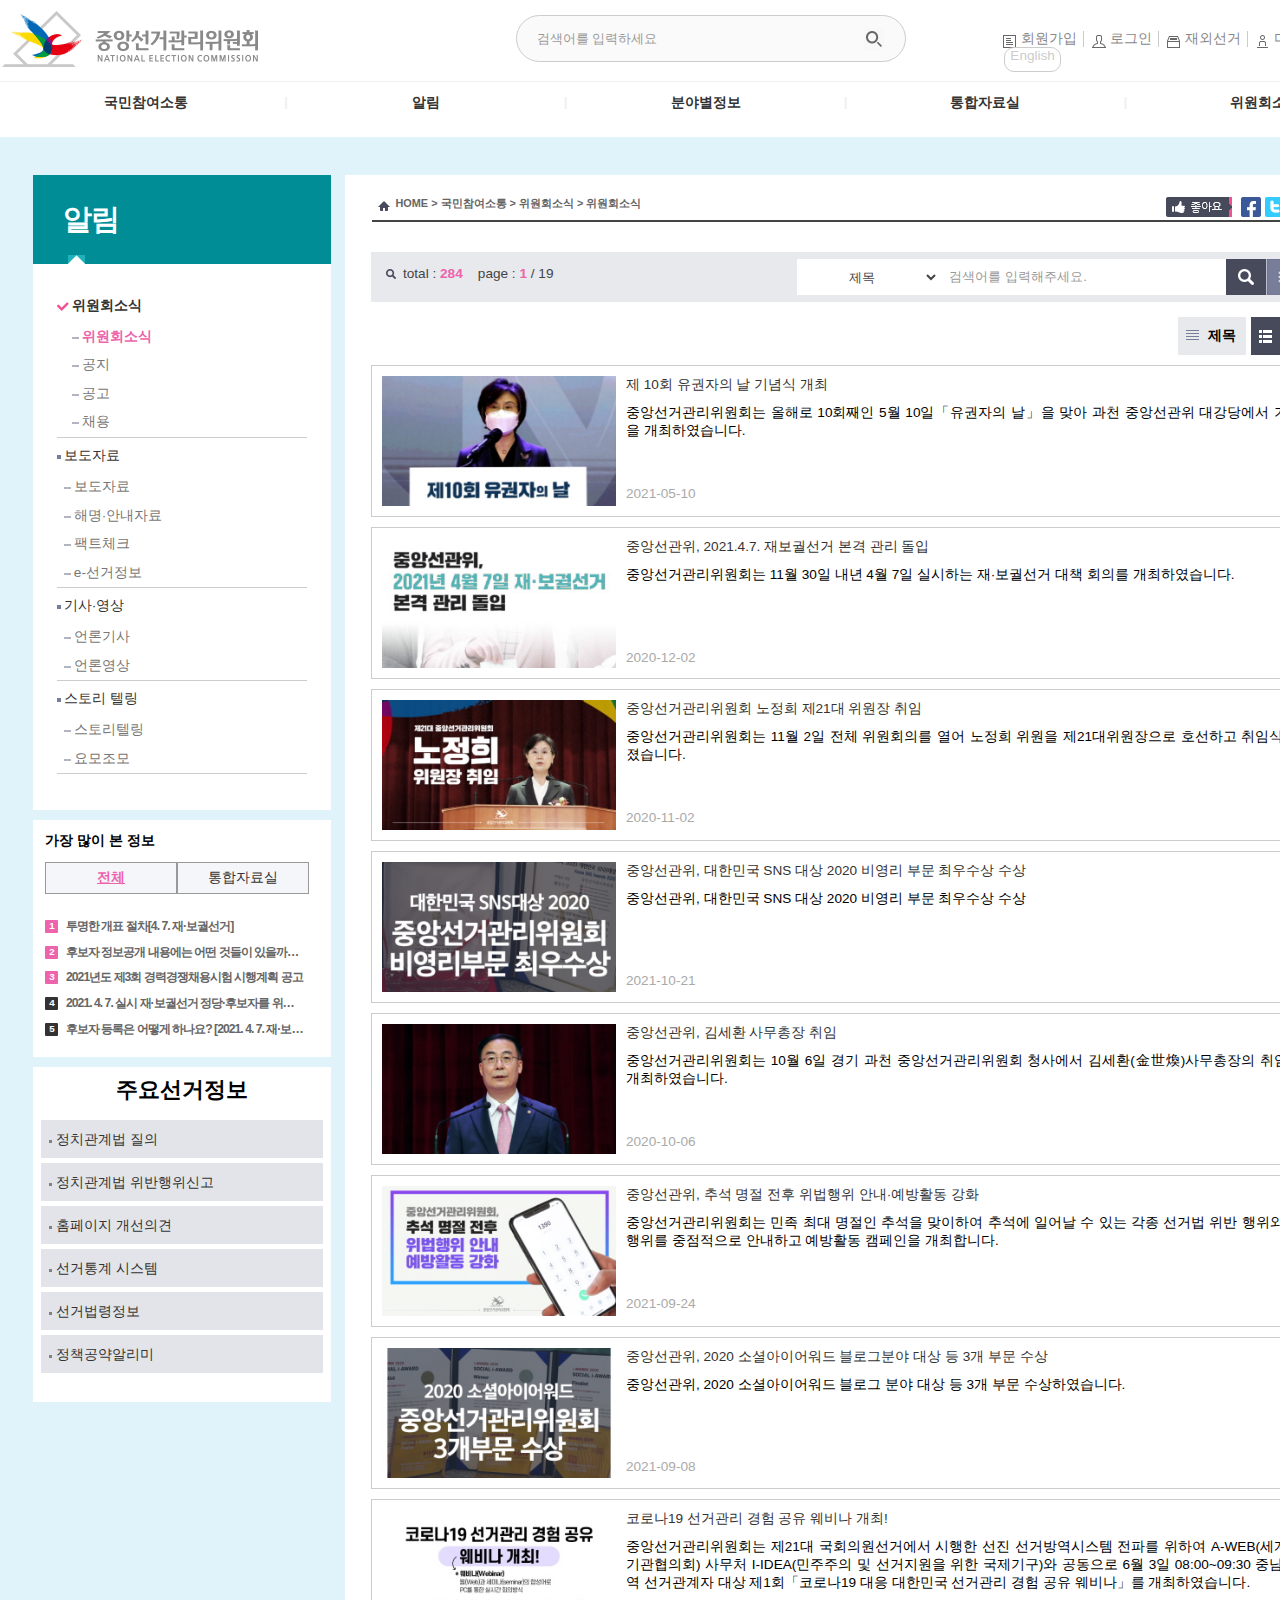
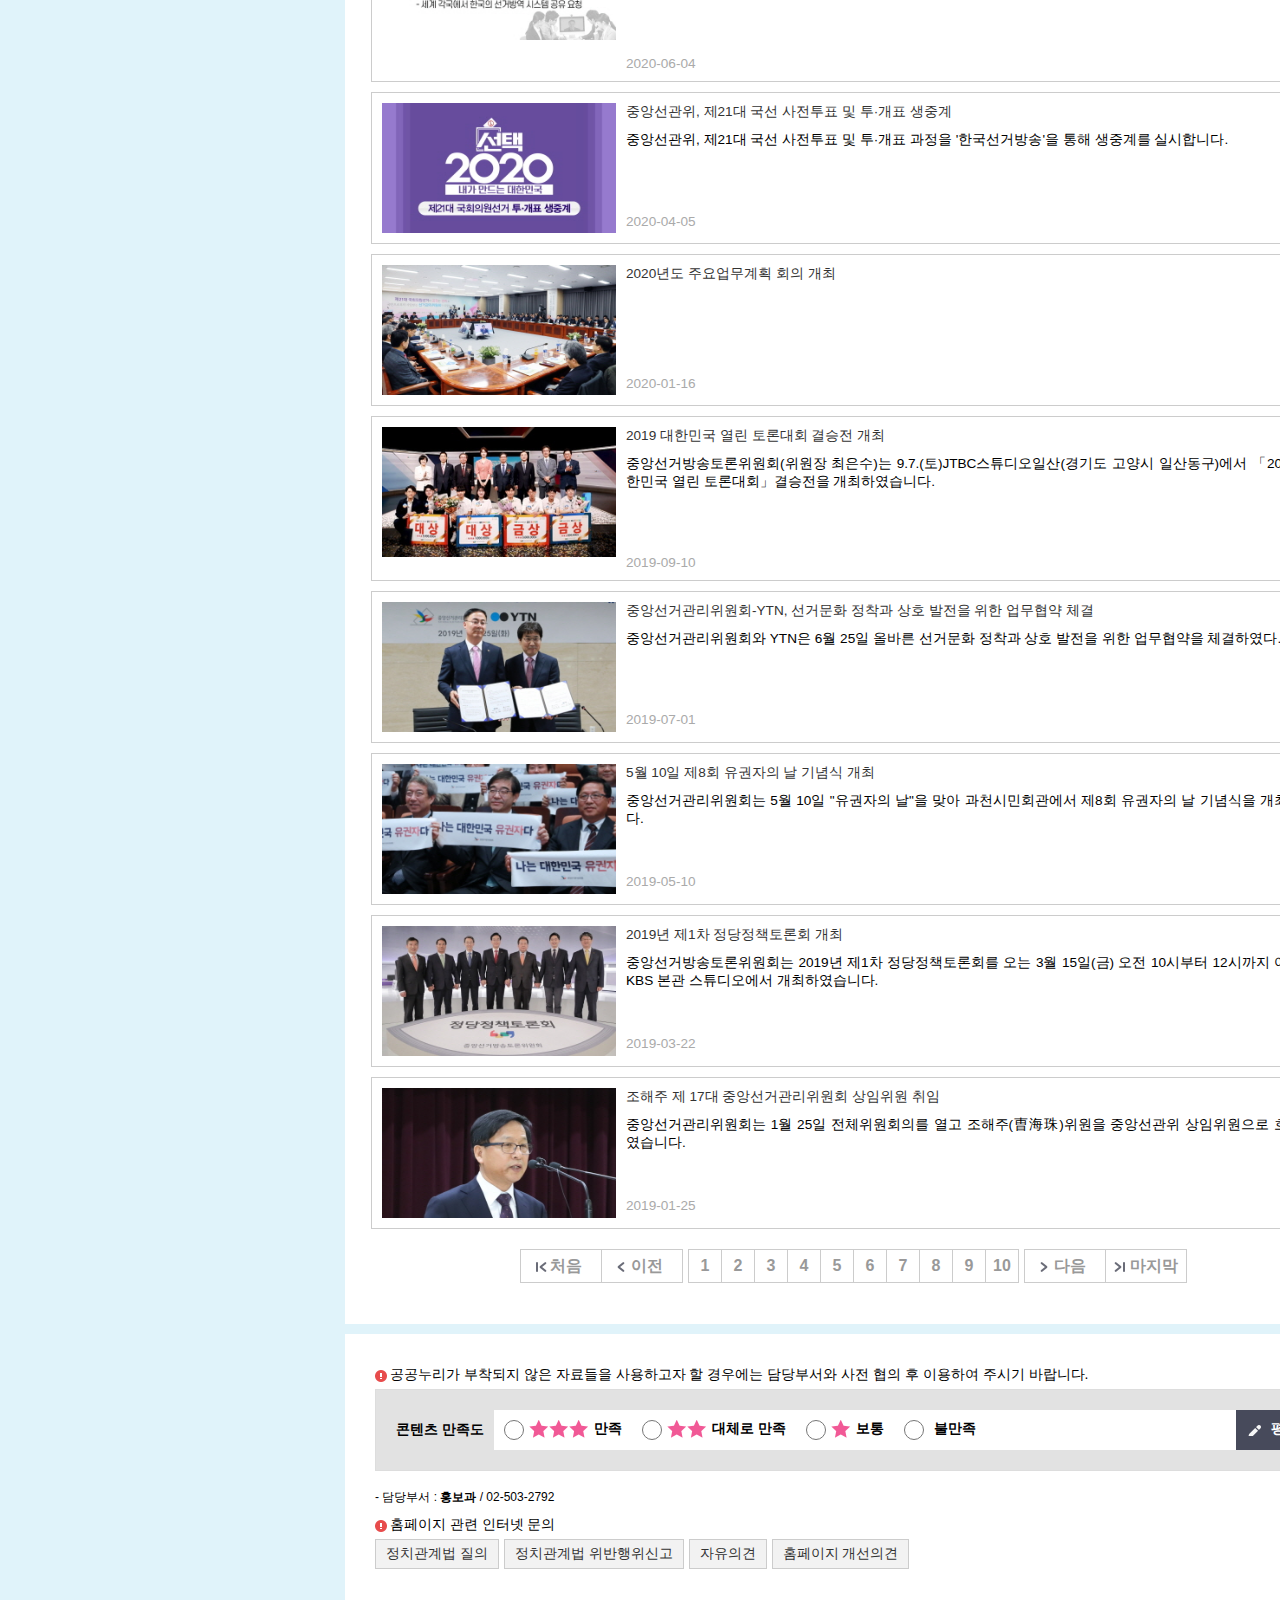
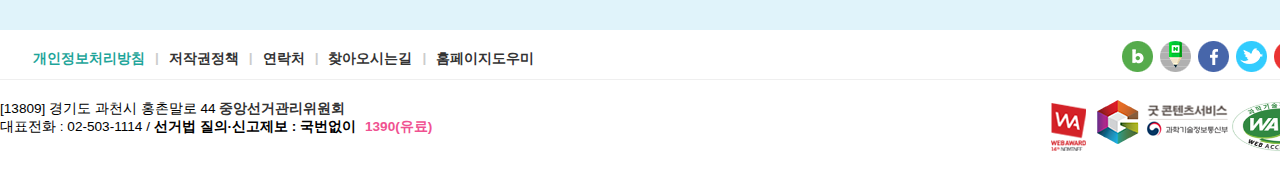
==== sub2/sub2.html @ fed6f258 "first" ====
﻿<!DOCTYPE html>
<html lang="ko">
<head>
	<meta charset="UTF-8">
	<meta http-equiv="X-UA-Compatible" content="IE=edge" />
	<meta name="Generator" content="Notepad++"/>
	<meta name="Author" content="임현진"/>
	<meta name="Keywords" content="포트폴리오, Portfolio, 임현진의 포트폴리오, Hyeonjin's Portfolio"/>
	<meta name="Description" content="임현진의 포트폴리오를 소개합니다."/>
	<title>PHP Project</title>
	<link rel="stylesheet" href="css/common_style.css"/>
	<link rel="stylesheet" href="css/sub2.css"/>
	<link rel="stylesheet" href="css/common_style2.css"/>
	<link rel="shortcut icon" href="../images/favicon.png" type="image/x-icon"/>
	<link rel="icon" href="../images/favicon.ico" type="image/x-icon"/>
	<script src="jquery-1.7.1.min.js"></script>
	<script src="../js/jquery-1.9.1.min.js"></script>
	<script src="../js/guideText.js"></script>
    <script src="../js/script.js"></script>
	<!--[if lte ie 8]>
		<link href="css/non-ie9.css"/ rel="stylesheet">
	 <![endif] -->
</head>
<body>
	<div id="header">
		<div class="headerWrap">
			<a href="../index.html"><div class="logo"></div></a>
			<div class="search_box">
				<input type="text" id="search_bar" name="search_bar" class="guideText" value="검색어를 입력하세요"/>
				<a href="#" class="btn_search_box">
					<img src="../images/btn_gnbSch.png" alt="검색버튼"/>
				</a>
			</div>
			<div class="gnb">
				<ul>
					<li class="gnb_icon1"><a href="https://www.nec.go.kr/site/nec/user/User_Step_01.do">회원가입</a></li>
					<li class="gnb_icon2"><a href="../sub6/sub6.html">로그인</a></li>
					<li class="gnb_icon3"><a href="https://www.nec.go.kr/site/abroad/main.do">재외선거</a></li>
					<li class="gnb_icon4"><a href="https://www.nec.go.kr/site/sn/main.do">미래유권자</a></li>
					<li class="eng"><a href="https://www.nec.go.kr/site/eng/main.do"><span class="english">English</span></a></li>
				</ul>
			</div>
		</div>
	</div>
	<div id="nav">
		<div class="oneInner">
			<ul class="oneDepth">
				<li class="nav_1"><a href="../sub1/sub1.html" tabindex="1" class="tooltip" title="질의·신고제보는 여기에서">국민참여소통</a>
					<div class="twoInner1">
						<div class="left_nav_icon1">
							<div class="icon_1"><img src="../images/bg_gnb_icon1.png" alt=""/></div>
							<span class="icon_1_span">국민참여소통</span>
							</div>
							<div class="twoDepth cf">
								<dl>
									<div class="line_B">
										<dt><a href="../sub6/sub6.html">질의·신고</a></dt>
										<dd><a href="../sub1/sub1.html">정치관계법질의</a></dd>
										<dd><a href="../sub2/sub2.html">정치관계법 위반행위신고</a></dd>
										<dd><a href="../sub3/sub3.html">예산낭비신고</a></dd>
										<dd><a href="../sub4/sub4.html">사이버감사실</a></dd>
										<dd><a href="../sub5/sub5.html">인터넷언론사 선거보도 이의신청</a></dd>
										<dd><a href="../sub6/sub6.html">불공정 여론조사 신고</a></dd>
										<dd><a href="../sub1/sub1.html">홈페이지 개선</a></dd>
										<dd><a href="../sub4/sub4.html">자유의견</a></dd>
									</div>
								</dl>	
								<dl>
									<div class="line_B">
										<dt><a href="../sub5/sub5.html">정보공개청구</a></dt>
										<dd><a href="../sub2/sub2.html">정보공개제도</a></dd>
										<dd><a href="../sub4/sub4.html">정보목록</a></dd>
										<dd><a href="../sub6/sub6.html">사전공표목록</a></dd>
										<dd><a href="../sub3/sub3.html">정보공개도우미</a></dd>
										<dd><a href="../sub1/sub1.html">정보공개청구</a></dd>
									</div>
								</dl>
								<dl>
									<div class="line_B">
										<dt><a href="../sub4/sub4.html">세입·세출 현황</a></dt>
										<dd><a href="../sub1/sub41.html">세입·세출사업별 설명자료 보기</a></dd>
										<dd><a href="../sub3/sub3.html">세입·세출 현황 보기</a></dd>
									</div>
								</dl>
								<dl>
									<div class="line_B">
										<dt><a href="../sub6/sub6.html">공직자윤리위원회</a></dt>
										<dd><a href="../sub4/sub4.html">취업이력 공시</a></dd>
									</div>
								</dl>	
								<dl>
									<div class="line_B">
										<dt><a href="../sub3/sub3.html">민주시민교육</a></dt>
										<dd><a href="../sub6/sub6.html">연수계획</a></dd>
										<dd><a href="../sub4/sub4.html">월별연수일정</a></dd>
										<dd><a href="../sub2/sub2.html">연수신청</a></dd>
										<dd><a href="../sub5/sub5.html">사이버연수</a></dd>
										<dd><a href="../sub1/sub1.html">외국인선거관계자 연수</a></dd>
									</div>
								</dl>
								<dl>
									<div class="line_B">
										<dt><a href="../sub6/sub6.html">개인정보보유현황</a></dt>
										<dd><a href="../sub3/sub3.html">개인정보보유현황</a></dd>
									</div>
								</dl>
							</div>
						</div>
					</li>
					<li class="bar">|</li>
					<!-- <li class="bar">|</li> -->
					<li class="nav_2"><a href="../sub2/sub2.html" tabindex="2" class="tooltip" title="위원회의 소식과 정보를 한곳에">알림</a>
						<div class="twoInner2">
							<div class="left_nav_icon2">
								<div class="icon_2"></div>
								<span class="icon_2_span">알림</span>
							</div>
							<div class="twoDepth cf">
								<dl>
									<div class="line_B">
										<dt><a href="../sub2/sub2.html">위원회소식</a></dt>
										<dd><a href="../sub2/sub2.html">위원회소식</a></dd>
										<dd><a href="../sub4/sub4.html">공지</a></dd>
										<dd><a href="../sub5/sub5.html">공고</a></dd>
										<dd><a href="../sub1/sub1.html">채용</a></dd>
									</div>
								</dl>	
								<dl>
									<div class="line_B">
										<dt><a href="../sub4/sub4.html">보도자료</a></dt>
										<dd><a href="../sub6/sub6.html">보도자료</a></dd>
										<dd><a href="../sub3/sub3.html">해명·안내자료</a></dd>
										<dd><a href="../sub5/sub5.html">팩트체크</a></dd>
										<dd><a href="../sub1/sub1.html">e-선거정보</a></dd>
									</div>
								</dl>
								<dl>
									<div class="line_B">
										<dt><a href="../sub3/sub3.html">기사·영상</a></dt>
										<dd><a href="../sub2/sub2.html">언론기사</a></dd>
										<dd><a href="../sub5/sub5.html">언론 영상</a></dd>
									</div>
								</dl>
								<dl>
									<div class="line_B">
										<dt><a href="../sub4/sub4.html">스토리 텔링</a></dt>
										<dd><a href="../sub2/sub2.html">스토리 텔링</a></dd>
										<dd><a href="../sub1/sub1.html">요모조모</a></dd>
									</div>
								</dl>
							</div>
						</div>
					</li>
					<li class="bar">|</li>
					<li class="nav_3"><a href="../sub3/sub3.html" tabindex="3" class="tooltip" title="각종 선거정보를 한눈에">분야별정보</a>
						<div class="twoInner3">
							<div class="left_nav_icon3">
								<div class="icon_3"></div>
								<span class="icon_3_span">분야별정보</span>
							</div>
							<div class="twoDepth cf">
								<dl>
									<div class="line_B">
										<dt><a href="../sub2/sub2.html">선거정보</a></dt>
										<dd><a href="../sub2/sub2.html">선거통계</a></dd>
										<dd><a href="../sub4/sub4.html">역대선거통계</a></dd>
										<dd><a href="../sub5/sub5.html">투표율 정보</a></dd>
										<dd><a href="../sub1/sub1.html">공직선거제도</a></dd>	
										<dd><a href="../sub3/sub3.html">사전투표제도</a></dd>	
										<dd><a href="../sub2/sub2.html">선상투표제도</a></dd>	
										<dd><a href="../sub1/sub1.html">위탁선거제도</a></dd>	
										<dd><a href="../sub5/sub5.html">선거일정</a></dd>	
										<dd><a href="../sub3/sub3.html">선거장비·물품 중장기 발주 일정표</a></dd>	
										<dd><a href="../sub6/sub6.html">선거장비·물품 표준 및 조달일정</a></dd>
									</div>
								</dl>	
								<dl>
									<div class="line_B">
										<dt><a href="../sub4/sub4.html">재외선거</a></dt>
										<dd><a href="../sub6/sub46.html">공지</a></dd>
										<dd><a href="../sub3/sub3.html">보도자료</a></dd>
										<dd><a href="../sub5/sub5.html">재외선거제도</a></dd>
										<dd><a href="../sub1/sub1.html">재외선거 홍보자료</a></dd>
										<dd><a href="../sub3/sub3.html">자료실</a></dd>
									</div>
								</dl>
								<dl>
									<div class="line_B">
										<dt><a href="../sub3/sub3.html">선거법령정보</a></dt>
										<dd><a href="../sub2/sub2.html">법령검색</a></dd>
										<dd><a href="../sub5/sub5.html">질의검색</a></dd>
										<dd><a href="../sub4/sub4.html">판례</a></dd>
									</div>
								</dl>
								<dl>
									<div class="line_B">
										<dt><a href="../sub4/sub4.html">정책·공약알리미</a></dt>
										<dd><a href="../sub2/sub2.html">희망공약 제안</a></dd>
										<dd><a href="../sub1/sub1.html">정책·공약 보기</a></dd>
										<dd><a href="../sub3/sub3.html">정책선거란?</a></dd>
									</div>
								</dl>
								<dl>
									<div class="line_B">
										<dt><a href="../sub5/sub5.html">정당·정치자금</a></dt>
										<dd><a href="../sub6/sub6.html">정당정보</a></dd>
										<dd><a href="../sub4/sub4.html">강령·당헌</a></dd>
										<dd><a href="../sub3/sub3.html">정치자금제도</a></dd>
										<dd><a href="../sub5/sub5.html">후원회등록절차</a></dd>
										<dd><a href="../sub6/sub6.html">정치후원금이란?</a></dd>
										<dd><a href="../sub3/sub3.html">기탁금기부</a></dd>
										<dd><a href="../sub1/sub1.html">후원금 기부</a></dd>
									</div>
								</dl>
								<dl>
									<div class="line_B">
										<dt><a href="../sub6/sub6.html">미래유권자</a></dt>
										<dd><a href="../sub1/sub1.html">선거관리위원회는?</a></dd>
										<dd><a href="../sub2/sub2.html">선거아카데미</a></dd>
										<dd><a href="../sub3/sub3.html">학교선거도우미</a></dd>
										<dd><a href="../sub5/sub5.html">교육프로그램</a></dd>
										<dd><a href="../sub6/sub6.html">학습자료실</a></dd>
									</div>
								</dl>
								<dl>
									<div class="line_B">
										<dt><a href="../sub4/sub4.html">기타정보</a></dt>
										<dd><a href="../sub1/sub1.html">선거방송토론</a></dd>
										<dd><a href="../sub2/sub2.html">선거여론조사</a></dd>
										<dd><a href="../sub3/sub3.html">인터넷선거보도심의</a></dd>
										<dd><a href="../sub5/sub5.html">A-WEB(세계선거기관협의회)</a></dd>
										<dd><a href="../sub6/sub6.html">온라인투표(K-VOTING)</a></dd>
										<dd><a href="../sub2/sub2.html">국회의원선거구획정위원회</a></dd>
									</div>
								</dl>
							</div>
						</div>
					</li>
					<li class="bar">|</li>
					<li class="nav_4"><a href="../sub4/sub4.html" tabindex="4" class="tooltip" title="각종 서식과 자료들을 한눈에">통합자료실</a>
						<div class="twoInner4">
							<div class="left_nav_icon4">
								<div class="icon_4"></div>
								<span class="icon_4_span">통합자료실</span>
							</div>
							<div class="twoDepth cf">
							<dl>
								<div class="line_B">
									<dt><a href="../sub3/sub3.html">선거자료</a></dt>
									<dd><a href="../sub3/sub3.html">선거·정당·정치자금</a></dd>
									<dd><a href="../sub1/sub1.html">정치관계법 개정의견</a></dd>
									<dd><a href="../sub3/sub3.html">간행물</a></dd>
									<dd><a href="../sub6/sub6.html">연구(외부)자료</a></dd>	
									<dd><a href="../sub5/sub5.html">선거연구 학술지</a></dd>	
									<dd><a href="../sub4/sub4.html">각종서식</a></dd>	
									<dd><a href="../sub3/sub3.html">기타자료</a></dd>	
									<dd><a href="../sub2/sub2.html">연구과제신청</a></dd>
								</div>
							</dl>	
							<dl>
								<div class="line_B">
									<dt><a href="../sub2/sub2.html">홍보자료</a></dt>
									<dd><a href="../sub1/sub1.html">영상</a></dd>
									<dd><a href="../sub3/sub3.html">이미지</a></dd>
									<dd><a href="../sub5/sub5.html">웹툰</a></dd>
									<dd><a href="../sub2/sub2.html">이슈카드</a></dd>
								</div>
							</dl>	
							<dl>
								<div class="line_B">
									<dt><a href="../sub3/sub3.html">재외선거홍보자료</a></dt>
									<dd><a href="../sub2/sub2.html">영상</a></dd>
									<dd><a href="../sub4/sub4.html">이미지</a></dd>
									<dd><a href="../sub5/sub5.html">이슈카드</a></dd>
								</div>
							</dl>
							<dl>
								<div class="line_B">
									<dt><a href="../sub4/sub4.html">민주시민교육자요</a></dt>
									<dd><a href="../sub1/sub1.html">기본콘텐츠</a></dd>
									<dd><a href="../sub2/sub2.html">맞춤형콘텐츠</a></dd>
									<dd><a href="../sub3/sub3.html">연수프로그램콘텐츠</a></dd>
									<dd><a href="../sub4/sub4.html">기타자료</a></dd>
								</div>
							</dl>
							<dl>
								<div class="line_B">
									<dt><a href="../sub5/sub5.html">선거정보도서관</a></dt>
									<dd><a href="../sub2/sub2.html">소장자료</a></dd>
									<dd><a href="../sub1/sub1.html">전자정보자료</a></dd>
									<dd><a href="../sub3/sub3.html">역대 후보자 공보·벽보</a></dd>
									<dd><a href="../sub4/sub4.html">e-book</a></dd>
									<dd><a href="../sub5/sub5.html">사이버선거역사관</a></dd>
									<dd><a href="../sub6/sub6.html">대한민국 선거사</a></dd>
									<dd><a href="../sub1/sub1.html">선거체험관</a></dd>
								</div>
							</dl>
						</div>
					</div>
				</li>
				<li class="bar">|</li>
				<li class="nav_5"><a href="../sub5/sub5.html" tabindex="5" class="tooltip" title="우리 위원회는 어떤 곳인가요?">위원회소개</a>
					<div class="twoInner5">
						<div class="left_nav_icon5">
							<div class="icon_5"></div>
							<span class="icon_5_span">위원회소개</span>
						</div>
						<div class="twoDepth cf">
							<dl>
								<div class="line_B">
									<dt><a href="../sub4/sub4.html">개요</a></dt>
									<dd><a href="../sub4/sub4.html">위원장 인사말</a></dd>
									<dd><a href="../sub3/sub3.html">지위 및 연혁</a></dd>
									<dd><a href="../sub2/sub2.html">임무와 비전</a></dd>
									<dd><a href="../sub1/sub1.html">업무 범위</a></dd>	
									<dd><a href="../sub5/sub5.html">주요업무계획</a></dd>
								</div>
							</dl>	
							<dl>	
								<div class="line_B">
									<dt><a href="../sub1/sub1.html">위원장, 상임위원 및 위원</a></dt>
									<dd><a href="../sub6/sub6.html">위원장소개</a></dd>
									<dd><a href="../sub3/sub3.html">상임위원소개</a></dd>	
									<dd><a href="../sub5/sub5.html">위원소개</a></dd>	
								</div>
							</dl>	
							<dl>
								<div class="line_B">
									<dt><a href="../sub3/sub3.html">조직안내</a></dt>
									<dd><a href="../sub1/sub1.html">조직구성</a></dd>
									<dd><a href="../sub2/sub2.html">중앙</a></dd>
									<dd><a href="../sub3/sub3.html">시·도</a></dd>
									<dd><a href="../sub4/sub4.html">구·시·군</a></dd>
									<dd><a href="../sub5/sub5.html">읍·면·동</a></dd>
									<dd><a href="../sub6/sub6.html">재외</a></dd>
									<dd><a href="../sub1/sub1.html">전화번호</a></dd>
								</div>
							</dl>
							<dl>
								<div class="line_B">
									<dt><a href="../sub4/sub4.html">위원회상징 및 홍보대사</a></dt>
									<dd><a href="../sub2/sub2.html">CI</a></dd>
									<dd><a href="../sub1/sub1.html">캐릭터</a></dd>
									<dd><a href="../sub2/sub2.html">홍보대사</a></dd>
								</div>
							</dl>
							<dl>
								<div class="line_B">
									<dt><a href="../sub5/sub5.html">찾아오시는길</a></dt>
									<dd><a href="../sub1/sub1.html">과천청사</a></dd>
									<dd><a href="../sub2/sub2.html">관악청사</a></dd>
								</div>
							</dl>
							<dl>
								<div class="line_B">
									<dt><a href="../sub6/sub6.html">방문안내</a></dt>
									<dd><a href="../sub4/sub4.html">방문정보</a></dd>
									<dd><a href="../sub1/sub1.html">방문신청</a></dd>
									<dd><a href="../sub5/sub5.html">갤러리</a></dd>
								</div>
							</dl>
						</div>
					</div>
				</li>
			</ul>
		</div>
		<!-- <div id="pop_nav">"</div> -->
	</div>
	<div id="bg_100">
		<div id="wrapper">	
			<div id="container">
				<div class="asideWrap">
					<div class="aside1">
						<h3>알림</h3>
						<ul>
							<li class="active"><a href="#">위원회소식</a>
								<ul>
									<li><a href="#" class="active">위원회소식</a></li>
									<li><a href="#">공지</a></li>
									<li><a href="#">공고</a></li>
									<li><a href="#">채용</a></li>
								</ul>
							</li>
							<li><a href="#">보도자료</a>
								<ul>
									<li><a href="#">보도자료</a></li>
									<li><a href="#">해명·안내자료</a></li>
									<li><a href="#">팩트체크</a></li>
									<li><a href="#">e-선거정보</a></li>
								</ul>
							</li>
							<li><a href="#">기사·영상</a>
								<ul>
									<li><a href="#">언론기사</a></li>
									<li><a href="#">언론영상</a></li>
								</ul>
							</li>
							<li><a href="#">스토리 텔링</a>
								<ul>
									<li><a href="#">스토리텔링</a></li>
									<li><a href="#">요모조모</a></li>
								</ul>
							</li>
						</ul>
					</div>
					<div class="aside2">
						<h3>가장 많이 본 정보</h3>
						<div class="tab_wrap">
							<div class="tab">
								<ul class="tabs">
									<li><a href="#panelS-1" class="active">전체</a></li>
									<li><a href="#panelS-2">통합자료실</a></li>
								</ul>
							</div>
							<div id="panelS-1" class="tab_content panel">
								<ul class="cf">
									<li class="content cf">
										<a href="#">
										<span class="bullet_num_pink">1</span>
										투명한 개표 절차[4. 7. 재·보궐선거] 
										</a>
									</li>
									<li class="content cf">
										<a href="#">
										<span class="bullet_num_pink">2</span>
										후보자 정보공개 내용에는 어떤 것들이 있을까요?[재보궐선거] 
										</a>
									</li>
									<li class="content cf">
										<a href="#">
										<span class="bullet_num_pink">3</span>
											2021년도 제3회 경력경쟁채용시험 시행계획 공고
										</a>
									</li>
									<li class="content cf">
										<a href="#">
										<span class="bullet_num">4</span>
											2021. 4. 7. 실시 재·보궐선거 정당·후보자를 위한 선거사무안내  
										</a>
									</li>
									<li class="content cf">
										<a href="#">
										<span class="bullet_num">5</span>
											후보자 등록은 어떻게 하나요? [2021. 4. 7. 재·보궐선거] 
										</a>
									</li>
								</ul>
							</div>
							<div  id="panelS-2" class="tab_content ie panel">
								<ul class="cf">
									<li class="content cf">
										<a href="#">
										<span class="bullet_num_pink">1</span>
											2021. 4. 7. 실시 재·보궐선거 정당·후보자를 위한 선거사무안내 
										</a>
									</li>
									<li class="content cf">
										<a href="#">
										<span class="bullet_num_pink">2</span>
											『반환기탁금 및 보전비용의 인계비용 계산프로그램』(4. 7. 재.보궐선거용)  
										</a>
									</li>
									<li class="content cf">
										<a href="#">
										<span class="bullet_num_pink">3</span>
											Election Information for Foreign Voter (외국인 유권자 선거정보)
										</a>
									</li>
									<li class="content cf">
										<a href="#">
										<span class="bullet_num">4</span>
											투표참여 대국민행동수칙  
										</a>
									</li>
									<li class="content cf">
										<a href="#">
										<span class="bullet_num">5</span>
											공직선거법 개정의견(2021. 4. 21)  
										</a>
									</li>
								</ul>
							</div>
						</div>
					</div>
					<div class="aside3">
						<h3>주요선거정보</h3>
						<ul>
							<li><a href="#">정치관계법 질의</a></li>
							<li><a href="#">정치관계법 위반행위신고</a></li>
							<li><a href="#">홈페이지 개선의견</a></li>
							<li><a href="#">선거통계 시스템</a></li>
							<li><a href="#">선거법령정보</a></li>
							<li><a href="#">정책공약알리미</a></li>
						</ul>
					</div>
				</div>
				<div class="article1">
					<div class="menulog">
					<!-- 왼쪽 메뉴 -->
					<span class="homeIcon"></span>
					<span class="location">
					HOME > 국민참여소통 > 위원회소식 > 위원회소식
					</span>
					<!-- 오른쪽 좋아요, SNS, 프린트 -->
					<span class="print_btn"></span>
					<span class="sns_n"></span>
					<span class="sns_k"></span>
					<span class="sns_t"></span>
					<span class="sns_f"></span>
					<span class="like_btn"></span>
					</div>
					<br/>
					<div class="search_bbs_box">
						<div class="icon_sch">
						<span>
							total : 
						</span>
						<span class="imp_p">
							284
						</span>
						&nbsp;&nbsp;
						<span>
							page : 
						</span>
						<span class="imp_p">
							1
						</span>
						<span>
							&sol; 19
						</span>
						</div>
						<select class="sel_t" name="select_t" id="select_t">
						<option value="제목">제목</option>
						<option value="내용">내용</option>
						<option value="작성일">작성일</option>
						<option value="제목+내용">제목+내용</option>
						</select>
						<input class="search_cont guideText" type="text" name="search_con" value="검색어를 입력해주세요."/>
						<input class="btn_search" src="../images/btn_search.gif" type="image" alt="검색버튼"/>
						<input class="btn_ref" src="../images/ref_btn.gif" type="image" alt="초기화버튼"/>
					</div>
					<div class="btn_subj_cont">제목 + 내용</div>
					<div class="btn_subj">제목</div>
					<ul class="bbs_notice">
						<li class="bbs_notice_list">
						<span class="bbs_notice_photo">
							<img src="../images/bbs_notice_photo1.jpg" alt="소식이미지1"/>
						</span>
						<dl>
							<dt><a href="#" class="bbs_notice_title">제 10회 유권자의 날 기념식 개최</a></dt>
							<dd class="bbs_notice_content">중앙선거관리위원회는 올해로 10회째인 5월 10일「유권자의 날」을 맞아 과천 중앙선관위 대강당에서 기념식을 개최하였습니다.</dd>
							<dd class="bbs_notice_date1">2021-05-10</dd>
						</dl>
						</li>
						<li class="bbs_notice_list">
						<span class="bbs_notice_photo">
						<img src="../images/bbs_notice_photo2.jpg" alt="소식이미지2"/>
						</span>
						<dl>
							<dt><a href="#" class="bbs_notice_title">중앙선관위, 2021.4.7. 재보궐선거 본격 관리 돌입</a></dt>
							<dd class="bbs_notice_content">중앙선거관리위원회는 11월 30일 내년 4월 7일 실시하는 재·보궐선거 대책 회의를 개최하였습니다.</dd>
							<dd class="bbs_notice_date2">2020-12-02</dd>
						</dl>
						</li>
						<li class="bbs_notice_list">
						<span class="bbs_notice_photo">
						<img src="../images/bbs_notice_photo3.jpg" alt="소식이미지3"/>
						</span>
						<dl>
							<dt><a href="#" class="bbs_notice_title">중앙선거관리위원회 노정희 제21대 위원장 취임</a></dt>
							<dd class="bbs_notice_content">중앙선거관리위원회는 11월 2일 전체 위원회의를 열어 노정희 위원을 제21대위원장으로 호선하고 취임식을 가졌습니다.</dd>
							<dd class="bbs_notice_date3">2020-11-02</dd>
						</dl>
						</li>
						<li class="bbs_notice_list">
						<span class="bbs_notice_photo">
						<img src="../images/bbs_notice_photo4.jpg" alt="소식이미지4"/>
						</span>
						<dl>
							<dt><a href="#" class="bbs_notice_title">중앙선관위, 대한민국 SNS 대상 2020 비영리 부문 최우수상 수상</a></dt>
							<dd class="bbs_notice_content">중앙선관위, 대한민국 SNS 대상 2020 비영리 부문 최우수상 수상</dd>
							<dd class="bbs_notice_date4">2021-10-21</dd>
						</dl>
						</li>
						<li class="bbs_notice_list">
						<span class="bbs_notice_photo">
						<img src="../images/bbs_notice_photo5.png" alt="소식이미지5"/>
						</span>
						<dl>
							<dt><a href="#" class="bbs_notice_title">중앙선관위, 김세환 사무총장 취임</a></dt>
							<dd class="bbs_notice_content">중앙선거관리위원회는 10월 6일 경기 과천 중앙선거관리위원회 청사에서 김세환(金世煥)사무총장의 취임식을 개최하였습니다.</dd>
							<dd class="bbs_notice_date5">2020-10-06</dd>
						</dl>
						</li>
						<li class="bbs_notice_list">
						<span class="bbs_notice_photo">
						<img src="../images/bbs_notice_photo6.jpg" alt="소식이미지6"/>
						</span>
						<dl>
							<dt><a href="#" class="bbs_notice_title">중앙선관위, 추석 명절 전후 위법행위 안내·예방활동 강화</a></dt>
							<dd class="bbs_notice_content">중앙선거관리위원회는 민족 최대 명절인 추석을 맞이하여 추석에 일어날 수 있는 각종 선거법 위반 행위와 위법 행위를 중점적으로 안내하고 예방활동 캠페인을 개최합니다.</dd>
							<dd class="bbs_notice_date6">2021-09-24</dd>
						</dl>
						</li>
						<li class="bbs_notice_list">
						<span class="bbs_notice_photo">
						<img src="../images/bbs_notice_photo7.jpg" alt="소식이미지7"/>
						</span>
						<dl>
							<dt><a href="#" class="bbs_notice_title">중앙선관위, 2020 소셜아이어워드 블로그분야 대상 등 3개 부문 수상</a></dt>
							<dd class="bbs_notice_content">중앙선관위, 2020 소셜아이어워드 블로그 분야 대상 등 3개 부문 수상하였습니다.</dd>
							<dd class="bbs_notice_date7">2021-09-08</dd>
						</dl>
						</li>
						<li class="bbs_notice_list">
						<span class="bbs_notice_photo">
						<img src="../images/bbs_notice_photo8.jpg" alt="소식이미지8"/>
						</span>
						<dl>
							<dt><a href="#" class="bbs_notice_title">코로나19 선거관리 경험 공유 웨비나 개최!</a></dt>
							<dd class="bbs_notice_content">중앙선거관리위원회는 제21대 국회의원선거에서 시행한 선진 선거방역시스템 전파를 위하여 A-WEB(세계선거기관협의회) 사무처 I-IDEA(민주주의 및 선거지원을 위한 국제기구)와 공동으로 6월 3일 08:00~09:30 중남미 지역 선거관계자 대상 제1회「코로나19 대응 대한민국 선거관리 경험 공유 웨비나」를 개최하였습니다. </dd>
							<dd class="bbs_notice_date8">2020-06-04</dd>
						</dl>
						</li>
						<li class="bbs_notice_list">
						<span class="bbs_notice_photo">
						<img src="../images/bbs_notice_photo9.jpg" alt="소식이미지9"/>
						</span>
						<dl>
							<dt><a href="#" class="bbs_notice_title">중앙선관위, 제21대 국선 사전투표 및 투·개표 생중계</a></dt>
							<dd class="bbs_notice_content">중앙선관위, 제21대 국선 사전투표 및 투·개표 과정을 '한국선거방송'을 통해 생중계를 실시합니다.</dd>
							<dd class="bbs_notice_date9">2020-04-05</dd>
						</dl>
						</li>
						<li class="bbs_notice_list">
						<span class="bbs_notice_photo">
						<img src="../images/bbs_notice_photo10.jpg" alt="소식이미지10"/>
						</span>
						<dl>
							<dt><a href="#" class="bbs_notice_title">2020년도 주요업무계획 회의 개최</a></dt>
							<dd class="bbs_notice_content"></dd>
							<dd class="bbs_notice_date10">2020-01-16</dd>
						</dl>
						</li>
						<li class="bbs_notice_list">
						<span class="bbs_notice_photo">
						<img src="../images/bbs_notice_photo11.jpg" alt="소식이미지11"/>
						</span>
						<dl>
							<dt><a href="#" class="bbs_notice_title">2019 대한민국 열린 토론대회 결승전 개최</a></dt>
							<dd class="bbs_notice_content">중앙선거방송토론위원회(위원장 최은수)는 9.7.(토)JTBC스튜디오일산(경기도 고양시 일산동구)에서 「2019 대한민국 열린 토론대회」결승전을 개최하였습니다.</dd>
							<dd class="bbs_notice_date11">2019-09-10</dd>
						</dl>
						</li>
						<li class="bbs_notice_list">
						<span class="bbs_notice_photo">
						<img src="../images/bbs_notice_photo12.jpg" alt="소식이미지12"/>
						</span>
						<dl>
							<dt><a href="#" class="bbs_notice_title">중앙선거관리위원회-YTN, 선거문화 정착과 상호 발전을 위한 업무협약 체결</a></dt>
							<dd class="bbs_notice_content">중앙선거관리위원회와 YTN은 6월 25일 올바른 선거문화 정착과 상호 발전을 위한 업무협약을 체결하였다.</dd>
							<dd class="bbs_notice_date12">2019-07-01</dd>
						</dl>
						</li>
						<li class="bbs_notice_list">
						<span class="bbs_notice_photo">
						<img src="../images/bbs_notice_photo13.jpg" alt="소식이미지13"/>
						</span>
						<dl>
							<dt><a href="#" class="bbs_notice_title">5월 10일 제8회 유권자의 날 기념식 개최</a></dt>
							<dd class="bbs_notice_content">중앙선거관리위원회는 5월 10일 "유권자의 날"을 맞아 과천시민회관에서 제8회 유권자의 날 기념식을 개최하였다.</dd>
							<dd class="bbs_notice_date13">2019-05-10</dd>
						</dl>
						</li>
						<li class="bbs_notice_list">
						<span class="bbs_notice_photo">
						<img src="../images/bbs_notice_photo14.jpg" alt="소식이미지14"/>
						</span>
						<dl>
							<dt><a href="#" class="bbs_notice_title">2019년 제1차 정당정책토론회 개최</a></dt>
							<dd class="bbs_notice_content">중앙선거방송토론위원회는 2019년 제1차 정당정책토론회를 오는 3월 15일(금) 오전 10시부터 12시까지 여의도 KBS 본관 스튜디오에서 개최하였습니다.</dd>
							<dd class="bbs_notice_date14">2019-03-22</dd>
						</dl>
						</li>
						<li class="bbs_notice_list">
						<span class="bbs_notice_photo">
						<img src="../images/bbs_notice_photo15.jpg" alt="소식이미지15"/>
						</span>
						<dl>
							<dt><a href="#" class="bbs_notice_title">조해주 제 17대 중앙선거관리위원회 상임위원 취임</a></dt>
							<dd class="bbs_notice_content">중앙선거관리위원회는 1월 25일 전체위원회의를 열고 조해주(曺海珠)위원을 중앙선관위 상임위원으로 호선하였습니다.</dd>
							<dd class="bbs_notice_date15">2019-01-25</dd>
						</dl>
						</li>
					</ul>
					<ul class="page_btn">
						<li class="first_page"><a href="#">처음</a></li>
						<li class="prev_page"><a href="#">이전</a></li>
						<li class="page_number fl"><a href="#">1</a></li>
						<li class="page_number"><a href="#">2</a></li>
						<li class="page_number"><a href="#">3</a></li>
						<li class="page_number"><a href="#">4</a></li>
						<li class="page_number"><a href="#">5</a></li>
						<li class="page_number"><a href="#">6</a></li>
						<li class="page_number"><a href="#">7</a></li>
						<li class="page_number"><a href="#">8</a></li>
						<li class="page_number"><a href="#">9</a></li>
						<li class="page_number fr"><a href="#">10</a></li>
						<li class="next_page"><a href="#">다음</a></li>
						<li class="last_page"><a href="#">마지막</a></li>
					</ul>
				</div>
				<div class="article2">
					<div class="satisfied">
					<h3>공공누리가 부착되지 않은 자료들을 사용하고자 할 경우에는 담당부서와 사전 협의 후 이용하여 주시기 바랍니다.</h3>
						<div class="satis_box">
							<p>콘텐츠 만족도</p>
							<div class="radio_Box">
								<span class="radiobox">
									<input id="confidence1" type="radio" name="status" value="4"/>
									<label for="confidence1">
										<span>만족</span>
									</label>
								</span>
								<span class="radiobox">
									<input id="confidence2" type="radio" name="status" value="3"/>
									<label for="confidence2">
										<span>대체로 만족</span>
									</label>
								</span>
								<span class="radiobox">
									<input id="confidence3" type="radio" name="status" value="2"/>
									<label for="confidence3">
										<span>보통</span>
									</label>
								</span>
								<span class="radiobox">
									<input id="confidence4" type="radio" name="status" value="1"/>
									<label for="confidence4">
										<span>불만족</span>
									</label>
								</span>
							</div>
							<a href="#" class="btn_confidence"><span class="pen">평가하기</span></a>
						</div>
					</div>
					<p class="volume_call">- 담당부서 : <strong>홍보과</strong> / 02-503-2792 </p>
					<div class="page_que">
						<p>홈페이지 관련 인터넷 문의</p>
						<ul>
							<li><a href="#">정치관계법 질의</a></li>
							<li><a href="#">정치관계법 위반행위신고</a></li>
							<li><a href="#">자유의견</a></li>
							<li><a href="#">홈페이지 개선의견</a></li>
						</ul>
					</div>
				</div>
			</div>
		</div>
	</div>
	<div id="footer">
		<div class="sns_info">
			<ul class="private_info_btn">
				<li><a href="#" class="imp_info">개인정보처리방침</a></li>
				<li class="bar">|</li>
				<li><a href="#">저작권정책</a></li>
				<li class="bar">|</li>
				<li><a href="#">연락처</a></li>
				<li class="bar">|</li>
				<li><a href="#">찾아오시는길</a></li>
				<li class="bar">|</li>
				<li><a href="#">홈페이지도우미</a></li>
			</ul>
			<ul class="sns_btn">
				<li><a href="#"><img src="../images/f_sns_blog.png" alt="네이버 블로그"/></a></li>
				<li><a href="#"><img src="../images/f_sns_naver.png" alt="네이버 SNS"/></a></li>
				<li><a href="#"><img src="../images/f_sns_facebook.png" alt="페이스북"/></a></li>
				<li><a href="#"><img src="../images/f_sns_twitter.png" alt="트위터"/></a></li>
				<li><a href="#"><img src="../images/f_sns_youtube.png" alt="유튜브"/></a></li>
				<li><a href="#"><img src="../images/f_sns_kakao.png" alt="카카오"/></a></li>
				<li><a href="#"><img src="../images/f_sns_insta.png" alt="인스타그램"/></a></li>
			</ul>
		</div>
		<div class="address">
			<div class="f_add">
				<address>[13809] 경기도 과천시 홍촌말로 44 
					<a href="https://www.nec.go.kr/site/etv/Live.do">중앙선거관리위원회</a>
				</address>
				<span>대표전화 : 02-503-1114 /&nbsp;</span>
				<span class="qna_num">
					선거법 질의·신고제보 : 국번없이&nbsp;
				</span> 
				<span class="call_number">1390(유료)
				</span>
			</div>
			<div class="mark">
				<a href="#"><img src="../images/mark2-1.png" alt="마크1"/></a>
				<a href="#"><img src="../images/mark1_1.png" alt="마크2"/></a>
				<a href="#"><img src="../images/mark.gif"  width="100" height="53" alt="마크3"/></a>
				<p>
					<a href="https://validator.w3.org/unicorn/check?ucn_uri=bluestarim92.dothome.co.kr%2Fproject02%2Fsub2%2Fsub2.html&ucn_lang=ko&ucn_task=conformance#">
						<img style="border:0;width:88px;height:31px"
							src="../images/vcss-blue.gif"
							alt="올바른 CSS입니다!" />
					</a>
				</p>
			</div>
		</div>
	</div>
</body>
</html>
---- sub2/css/common_style.css ----
﻿html{overflow-y: scroll;}
*{margin: 0; padding: 0;}
ul, li{list-style: none;}
a{text-decoration: none;}
body{font-family: '맑은 고딕', '돋움',"malgun gothic","나눔고딕","Nanum Gothic","AppleGothic","dotum", sans-serif; font-weight: bold; font-size: 0.85em;}
img{border: 0;}
.cf:after{content: ''; display: block; clear: both;}

@media screen and (max-width: 1795px){
	
	.icon_1,.icon_2,.icon_3,.icon_4,.icon_5,.icon_1_span,.icon_2_span,.icon_3_span,.icon_4_span,.icon_5_span{display:none;}
}
@media screen and (min-width: 1980px){
	
	.icon_1,.icon_2,.icon_3,.icon_4,.icon_5,.icon_1_span,.icon_2_span,.icon_3_span,.icon_4_span,.icon_5_span{display:none;}
}

#wrapper{width: 1420px; margin: 0 auto;}

#header{width: 100%; height: 81px;  /* background-color: rgba( 5, 5, 5, 0.5 ) */ border-bottom: 1px solid #efefef;}
	.headerWrap{width: 1420px; height:56px;  padding-bottom: 25px; margin: 0 auto; }
	.logo{float:left; width: 280px; height: 65px; margin: 10px 0 9px 0; background:url(../../images/logo.png) no-repeat;}
	.search_box{float:left; position: relative; top: 15px; width: 380px; height: 47px; margin: 0 0 0 16.6%; }
	.search_box input{border: 0; border: 1px solid #cccccc; border-radius: 35px; background: #fafafa; width: 390px; height: 47px; text-align: justify; padding-left: 20px; box-sizing: border-box;}
	.search_box > .btn_search_box{position: absolute; right: 12px; top: 14px;}
	.guide_color{color: #999999;}
	.search_box input:focus {outline:none; background: #fafafa;}
	.gnb{position: relative; float: right; width: 420.9px; height: 20px; top: 20px; text-decoration: none; box-sizing: border-box; padding: 10px 0px;}
		.gnb > ul > li{position: relative; float:left; padding : 0 6px 0 22px; font-weight: 400; }
		.gnb li.gnb_icon1{float:left; background: url(../../images/globalLink_bg.png) no-repeat left 1px;}
		.gnb li a{float: left; display: block; text-decoration: none; color: #888888; padding-right: 5px;}
		.gnb li a:after{display:block; content:''; position:absolute; top: 50%; right: -1px; margin-top: -8px; width: 12px; height: 16px; border-right: 1px solid #cccccc; margin-right: 5px;}
		.gnb li.gnb_icon2{float:left; background: url(../../images/globalLink_bg.png) no-repeat left -21px;}
		.gnb li.gnb_icon3{float:left; background: url(../../images/globalLink_bg.png) no-repeat left -43px;}
		.gnb li.gnb_icon4{float:left; background: url(../../images/globalLink_bg.png) no-repeat left -65px; }
		.gnb li.eng{float: left; padding : 0 0 0 5px; top: -1px;}
		.gnb li.eng a:after{ border : 0;}
		.gnb li.eng a{text-align: center;}
		.gnb li.eng a span{display: block; float: left;width: 55px; height: 23px; border: 1px solid #cccccc; border-radius: 10px; color: #cccccc; font-size: 1em; text-align: center; }
		
		
#nav{float: left; position:relative; width: 100%; height: 53px;  background: #ffffff; /* background-color: rgba( 200, 200, 200, 0.5 ); */}
	.oneInner{background: #ffffff; height: 53px; position: relative; left: 0px; top: 0px; width: 100%}
		.oneDepth{width: 1420px; background: #ffffff; height: 53px; margin : 0 auto; }
		.oneDepth > li{padding : 0 20px;}
		.oneDepth > li > a {display: block; float: left; padding: 10px 20px; color: #333333; width: 212px; height: 32px; text-align: center;}
		.oneDepth>.bar{float:left; padding:10px 12px; color: #efefef;}
		.oneDepth .nav_1:hover .twoInner1{display: block;}
		.oneDepth .nav_2:hover .twoInner2{display: block;}
		.oneDepth .nav_3:hover .twoInner3{display: block;}
		.oneDepth .nav_4:hover .twoInner4{display: block;}
		.oneDepth .nav_5:hover .twoInner5{display: block;}
		.oneDepth li:hover >a{border-top:2px solid #20865e; height: 51px}
		.oneDepth > li:hover .twoDepth{border-top:1px solid #bbdfd1;}
		.oneDepth li.nav_1:hover .left_nav_icon1{display:block;}
		.oneDepth li.nav_2:hover .left_nav_icon2{display:block;}
		.oneDepth li.nav_3:hover .left_nav_icon3{display:block;}
		.oneDepth li.nav_4:hover .left_nav_icon4{display:block;}
		.oneDepth li.nav_5:hover .left_nav_icon5{display:block;}
	.twoInner1{width: 100%; height: auto;  background: url(../../images/bg_gnb1.gif) no-repeat center top; position: absolute; top: 53px; left: 0px; display: none; float:left;  /* box-sizing: border-box; */}
	.twoInner2{width: 100%; height: auto;  background: url(../../images/bg_gnb1.gif) no-repeat center top; position: absolute; top: 53px; left: 0px; display: none; float:left;  /* box-sizing: border-box; */}
	.twoInner3{width: 100%; height: auto;  background: url(../../images/bg_gnb1.gif) no-repeat center top; position: absolute; top: 53px; left: 0px; display: none; float:left;  /* box-sizing: border-box; */}
	.twoInner4{width: 100%; height: auto;  background: url(../../images/bg_gnb1.gif) no-repeat center top; position: absolute; top: 53px; left: 0px; display: none; float:left;  /* box-sizing: border-box; */}
	.twoInner5{width: 100%; height: auto;  background: url(../../images/bg_gnb1.gif) no-repeat center top; position: absolute; top: 53px; left: 0px; display: none; float:left;  /* box-sizing: border-box; */}
		.left_nav_icon1{position: absolute; width: 130px; height: 130px; float:left; left: 70px; top: 50px; display: none;}
		.left_nav_icon2{position: absolute; width: 130px; height: 130px; float:left; left: 70px; top: 50px; display: none;}
		.left_nav_icon3{position: absolute; width: 130px; height: 130px; float:left; left: 70px; top: 50px; display: none;}
		.left_nav_icon4{position: absolute; width: 130px; height: 130px; float:left; left: 70px; top: 50px; display: none;}
		.left_nav_icon5{position: absolute; width: 130px; height: 130px; float:left; left: 70px; top: 50px; display: none;}
		.icon_1{width: 98px; height: 90px; margin: 0 auto; }
		.icon_2{width: 98px; height: 88px; background: url(../../images/bg_gnb_icon2.png) no-repeat; margin: 0 auto;}
		.icon_3{width: 99px; height: 85px; background: url(../../images/bg_gnb_icon3.png) no-repeat; margin: 0 auto;}
		.icon_4{width: 97px; height: 87px; background: url(../../images/bg_gnb_icon4.png) no-repeat; margin: 0 auto;}
		.icon_5{width: 99px; height: 89px; background: url(../../images/bg_gnb_icon5.png) no-repeat; margin: 0 auto;}
		.icon_1_span{font-size: 1.3em; color: #ffffff; text-align: justify;}
		.icon_2_span{font-size: 1.3em; color: #ffffff; margin-left: 40px; text-align: center;}
		.icon_3_span{font-size: 1.3em; color: #ffffff; text-align: justify; margin-left:5px;}
		.icon_4_span{font-size: 1.3em; color: #ffffff; text-align: justify;}
		.icon_5_span{font-size: 1.3em; color: #ffffff; text-align: justify;}
		
		
		.twoDepth{width: 1420px; margin: 0 auto; background: white;}
		.twoDepth{display: block;}
		.twoDepth dl > .line_B > dt>a{display:block; background: #20865e; color: #ffffff; width: 197px; height: 20px; padding: 20px 5px; border-bottom : 2px solid #cccccc; text-align: center; font-weight: bold; font-size: 1em; float:left; clear:both;}
		.twoDepth dl > .line_B > dd > a{display:block; color: #666666; background : url(../../images/bu1.gif) no-repeat left top 56%; height: 31px; padding: 10px 10px; margin-left: 5px; font-weight: normal; font-size: 1em; float:left; overflow:hidden; letter-spacing: -1px; line-height: 36px;}
		.twoDepth dd>a:hover{font-weight: bold;}
		
		.line_B{width: 1420px; height: 60px; border-bottom : 2px solid #cccccc;}
		#pop_nav{float:right; position: relative; width: 47px; height: 47px; margin-top: 3px; background-color: rgba( 25, 25, 25, 0.5 );}
		
		.balloon{background: #ffffff; color: #333333; padding: 10px; position: absolute; display: none; border: 2px solid #059fa9; border-radius: 10px; z-index: 99999;}
---- sub2/css/sub2.css ----
﻿*{margin:0; padding:0;}
a{color: #333333;}

/* body{background:url(../images/nec_Notice.png) no-repeat center top; height: 5000px;} */
#bg_100{width: 100%; height: 3144px;  background: #e0f3fa; margin-top:4px;}
#container{float: left; width: 1420px; height: 3093px; text-align: justify;}
	.asideWrap{display:block; float: left; width: 298px; height: 1228px; margin : 38px 10px 0px 33px;}
	
		.aside1{display:block; float:left; width: 298px; height: 635px;  background: #ffffff; margin-bottom:10px;}
		.aside1 h3{padding: 25px 30px; background: #008d96 url(../../images/bg_lnbTit.png) no-repeat 35px bottom; font-size: 2.1em; color: #ffffff; font-weight: bold; letter-spacing: -1px;}
		.aside1 ul{padding: 8%;}
		.aside1>ul>li{background: url(../../images/bu_lnb1_off.gif) no-repeat left 8px;padding-left: 7px; border-bottom: 1px solid #cccccc; margin-top: 9px; font-weight: normal;}
		.aside1>ul>li.active{background: url(../../images/bu_lnb1_on.png) no-repeat left 5px; padding-left: 15px; font-weight: bold;}
		.aside1>ul>li>a:hover{text-decoration: underline;}
		.aside1>ul>li>ul{padding: 8px 0 0 0;}
		.aside1>ul>li>ul>li{background: url(../../images/bu_lnb2.gif) no-repeat left 14px; line-height: 2.1; padding-left: 10px;}
		.aside1>ul>li>ul>li>a.active{color:#ed63ac; font-weight: bold;}
		.aside1>ul>li>ul>li>a{color: #777777; font-weight: normal;}
		.aside1>ul>li>ul>li>a:hover{text-decoration: underline;}
		
		.aside2{display: block; background: #ffffff; float:left; width: 274px; height: 213px; margin-bottom:10px; padding: 12px;}
		.aside2 h3{text-align: left; font-size: 14px; margin-bottom: 12px;}
		
		.aside2>.tab_wrap>.tab> ul li{float: left; width: 130px; height: 30px; line-height: 30px; border: 1px solid #999999; background: #f5f6fa; overflow: hidden; white-space: nowrap; text-overflow: ellipsis; text-align: center; font-weight: normal; margin-bottom: 20px;}
		
		.aside2>.tab_wrap>.tab> ul li a.active{color: #ed63ac; text-decoration: underline; font-weight: bold;}
		
		.aside2 .tab_content ul li a{float: left; display: block; width: 260px; font-size: 0.9em; text-align: left; color: #666666; overflow: hidden; text-overflow: ellipsis; white-space: nowrap; letter-spacing: -1px; line-height: 2.1;}
		.aside2 .tab_content ul li a:hover{text-decoration: underline;}
		.aside2 .tab_content ul li a .bullet_num{display: block; width: 11px; height: 11px; padding: 1px; font-size: 0.8em; line-height: 1.1; margin-right: 8px; margin-top: 6px; border-radius: 1px; color: #ffffff; background: #333333; text-align: center; float:left;}
		.aside2 .tab_content ul li a .bullet_num_pink{display: block; width: 11px; height: 11px; padding: 1px; font-size: 0.8em; line-height: 1.1; margin-right: 8px; margin-top: 6px; border-radius: 1px; color: #ffffff; background: #ed63ac; text-align: center; float:left;}
		
		.aside3{display: block; background: #ffffff; float:left; width: 282px; height: 319px; margin-bottom:8px; padding: 8px;}
		.aside3 h3{font-size: 22px; text-align: center; margin-bottom: 15px;}
		.aside3 ul li{display: block; height: 38px; background: #e2e4e9 url(../../images/bullet.png) no-repeat 8px 20px; padding-left: 15px; margin-bottom: 5px; line-height: 40px; font-weight: normal;}
		.aside3 ul li a:hover{text-decoration: underline;}
		
	.article1{display: block; float:right; width: 1043px; height: 2749px; margin-right: 32px; margin-top: 38px; background: #ffffff;}
		.menulog{display:block; width: 990px; height: 25px; border-bottom: 2px solid #444444; margin: 0 auto; padding-top: 20px;}
				.homeIcon{display: block; width: 24px; height: 24px;  float:left; background:url(../../images/bu_home.gif)  no-repeat 6px 6px; cursor: pointer; margin-bottom: 10px;}
					.location{ font-size:0.8em; color: #666666;}
					.print_btn{display:block; float:right; width: 24px; height: 24px; background: url(../../images/print.gif) no-repeat center right; cursor:pointer;}
					.sns_f{display:block; float:right; width: 24px; height: 24px; background: url(../../images/sns_facebook.gif) no-repeat center right; cursor:pointer; margin-left: 5px;}
					.sns_k{display:block; float:right; width: 24px; height: 24px; background: url(../../images/sns_kakao.gif) no-repeat center right; cursor:pointer;}
					.sns_t{display:block; float:right; width: 24px; height: 24px; background: url(../../images/sns_twitter.gif) no-repeat center right; cursor:pointer;}
					.sns_n{display:block; float:right; width: 24px; height: 24px; background: url(../../images/sns_blog.gif) no-repeat center right; cursor:pointer; margin-right: 5px;}
					.like_btn{display:block; float: right; width: 70px; height: 24px; background:url(../../images/sns_good.gif) no-repeat right center; cursor:pointer;}
					.sns_f{display:block; float:right; width: 24px; height: 24px; background: url(../../images/sns_facebook.gif) no-repeat center right; cursor:pointer;}
			.search_bbs_box{display:block; width: 990px; height: 50px; margin-left: 26px; background-color:#e8e9ed; margin-top : 15px; margin-bottom: 15px;}
			
				.icon_sch{float: left;background: url(../../images/ico_sch.png) left 63% no-repeat; float : left; margin: 14px 0 0 15px ; padding-left: 17px; font-weight: normal; color: #444444;}
			
				.icon_sch>.imp_p{font-weight: bold; color: #ed63ac;}
				.sel_t{float: left; background: #ffffff; width: 142px; height: 36px; border: 0px; text-align: center; color: #444444; margin-left: 244px; margin-top: 7px;}
				.search_cont{float: left; width:287px; height:36px; border:0; margin-top: 7px; padding-left: 10px; box-sizing: border-box;} 
				.btn_search{float: left; margin-top: 7px;}
				.btn_ref{float: left; height: 36px; margin-top: 7px;}
				
			.btn_subj_cont{float:right; display: block; background: #474a5b url(../../images/ico_list2_on.gif) no-repeat 8px 13px; padding : 10px 10px 10px 30px; color: #ffffff; margin-right: 26px; margin-bottom: 10px;}
			.btn_subj{float: right; display:block; background: #e8e9ed url(../../images/ico_list.gif) no-repeat 8px 13px; padding : 10px 10px 10px 30px; margin-right: 5px; margin-bottom: 10px;}
			
			.bbs_notice_list{float:left; width: 970px; margin-left: 26px; border: 1px solid #cccccc; margin-bottom: 10px; padding: 10px;}
			.bbs_notice_list:hover{border: 1px solid #ed63ac; background: #f4edf0;}
			.bbs_notice_list img{float: left;  height: 130px;}
			.bbs_notice_list>dl, .bbs_notice_list>dt, .bbs_notice_list>dd{float:left; width: 700px;}
			.bbs_notice_title{float: left; padding-left: 10px; margin-bottom: 10px; font-weight: normal;}
			.bbs_notice_content{float: left; padding-left: 10px; word-break: break-all; font-weight: normal;}
			.bbs_notice_date1{float: left; padding-left: 10px; padding-top: 46px; font-weight: normal; color:#aaaaaa}
			.bbs_notice_date2{ padding-left: 10px; padding-top: 112px;font-weight: normal; color:#aaaaaa}
			.bbs_notice_date3{float: left; padding-left: 10px; padding-top: 46px;font-weight: normal; color:#aaaaaa}
			.bbs_notice_date4{padding-left: 10px; padding-top: 111px;font-weight: normal; color:#aaaaaa}
			.bbs_notice_date5{float: left; padding-left: 10px; padding-top: 46px; font-weight: normal; color:#aaaaaa}
			.bbs_notice_date6{float: left; padding-left: 10px; padding-top: 46px; font-weight: normal; color:#aaaaaa}
			.bbs_notice_date7{padding-left: 10px; padding-top: 111px; font-weight: normal; color:#aaaaaa}
			.bbs_notice_date8{float: left; padding-left: 10px; padding-top: 64px; font-weight: normal; color:#aaaaaa}
			.bbs_notice_date9{padding-left: 10px; padding-top: 111px; font-weight: normal; color:#aaaaaa}
			.bbs_notice_date10{padding-left: 10px; padding-top: 111px; font-weight: normal; color:#aaaaaa}
			.bbs_notice_date11{float: left; padding-left: 10px; padding-top: 64px; font-weight: normal; color:#aaaaaa}
			.bbs_notice_date12{float: left; padding-left: 10px; padding-top: 64px; font-weight: normal; color:#aaaaaa}
			.bbs_notice_date13{float: left; padding-left: 10px; padding-top: 46px; font-weight: normal; color:#aaaaaa}
			.bbs_notice_date14{float: left; padding-left: 10px; padding-top: 46px; font-weight: normal; color:#aaaaaa}
			.bbs_notice_date15{float: left; padding-left: 10px; padding-top: 46px; font-weight: normal; color:#aaaaaa}
			
			.page_btn{float: left; width: 800px; height: 34px; margin : 10px 0 0 175px;}
			.first_page{float: left; width: 80px; height: 32px; border: 1px solid #cccccc; background: url(../../images/paging_first.png) no-repeat 15px 12px;}
			.prev_page{float: left; width: 80px; height: 32px; border: 1px solid #cccccc; background: url(../../images/paging_prev.png) no-repeat 15px 12px; border-left: 0;}
			.page_number{float: left; width: 32px; height: 32px; border: 1px solid #cccccc; border-left: 0;}
			.page_number.fl{margin-left: 5px; border-left: 1px solid #cccccc;}
			.page_number.fr{margin-right: 5px;}
			.page_number a{display: block; font-size: 16px; color: #999999; text-align: center; line-height: 32px;}
			.next_page{float: left; width: 80px; height: 32px; border: 1px solid #cccccc; background: url(../../images/paging_next.png) no-repeat 15px 12px; border-right: 0;}
			.last_page{float: left; width: 80px; height: 32px; border: 1px solid #cccccc; background: url(../../images/paging_end.png) no-repeat 8px 12px;}
			.first_page a{display: block; font-size: 16px; padding-left: 10px; color: #999999; text-align: center; line-height: 32px;}
			.prev_page a{display: block; font-size: 16px; padding-left: 10px; color: #999999; text-align: center; line-height: 32px;}
			.next_page a{display: block; font-size: 16px; padding-left: 10px; color: #999999; text-align: center; line-height: 32px;}
			.last_page a{display: block; font-size: 16px; padding-left: 15px; color: #999999; text-align: center; line-height: 32px;}
			
			
	.article2{display: block; float:right; width: 983px; height: 238px; margin-right: 32px; margin-top: 10px;  background: #ffffff; padding: 14px 30px;}
		.satisfied{padding: 18px 0;}
		.article2 h3{font-size: 14px; font-weight: normal; background: url(../../images/ico_caution.png) no-repeat left 4px; padding-left: 15px; margin-bottom: 5px;}
		.satis_box{border: 1px solid #dddddd; background: #e2e2e2; padding: 20px 20px 30px 20px; height: 30px;}
		.satis_box > p{float: left; display: block; line-height: 40px; margin-right: 10px;}
		.radio_Box{float: left; padding: 10px; background: #ffffff;}
		.satis_box .radio_Box input#confidence1 + label span{float: left; background: url(../../images/star3.gif) no-repeat 5px top; padding-left: 70px; padding-right: 20px;}
		.satis_box .radio_Box input#confidence1{width: 20px; height: 20px; display: block; float:left;}
		.satis_box .radio_Box input#confidence2 + label span{float: left; background: url(../../images/star2.gif) no-repeat 5px center; padding-left: 50px; padding-right: 20px;}
		.satis_box .radio_Box input#confidence2{width: 20px; height: 20px; display: block; float: left;}
		.satis_box .radio_Box input#confidence3 + label span{float: left; background: url(../../images/star1.gif) no-repeat 5px center; padding-left: 30px; padding-right: 20px;}
		.satis_box .radio_Box input#confidence3{width: 20px; height: 20px; display: block; float: left;}
		.satis_box .radio_Box input#confidence4{width: 20px; height: 20px; display: block; float: left;}
		.satis_box .radio_Box input#confidence4 + label span{float: left; padding-left: 10px; padding-right: 250px;}
		.btn_confidence{float:left; display: block; background: #474a5b; padding: 10px; height: 20px;}
		.btn_confidence .pen{color: #ffffff; padding-left: 25px; background: url(../../images/ico_w_pen.png) no-repeat 2px 4px;}
		.volume_call{float:left; width: 100%; font-size: 12px; font-weight: normal; margin-bottom: 10px;}
		.page_que{margin-top: 10px;}
		.page_que > p{float:left; background: url(../../images/ico_caution.png) no-repeat left 4px; padding-left: 15px; font-weight: normal; width: 100%;}
		.page_que li{display: block; background: #f2f2f2; border: 1px solid #cccccc; float:left; margin-top:5px; margin-right:5px; padding: 5px 10px 5px 10px; font-weight:normal; color: #666666;}
---- sub2/css/common_style2.css ----
﻿#footer{float: left; width: 100%; height: 150px;}
	.sns_info{width: 1420px; height: 49px; border-bottom: 1px solid #efefef; background: #ffffff; margin: 0 auto;}
		.private_info_btn{float: left; margin-left: 33px;}
		.private_info_btn > li{float: left; margin-right: 10px;}
		.sns_info > ul.private_info_btn > li > a{display: block; color: #333333; margin-top: 20px;}
		.sns_info > ul.private_info_btn > li > a.imp_info{color: #1ea59a;}
		.sns_info > ul.private_info_btn > li.bar{margin-top: 20px; color: #cccccc;}
		.sns_info > ul.sns_btn{float: right; margin-top: 10px; margin-right: 33px;} 
		.sns_info > ul.sns_btn > li{float: left; margin-right: 5px;}
	.address{width: 1420px; height: 84px; background: #ffffff; margin: 0 auto;}
		.address > .f_add{width: 445px; margin-top: 20px; float: left;}
		.address > .f_add > address{ width: 400px; text-decoration: none; font-weight: normal; font-style: normal;}
		.address > .f_add > address > a{color: #333333; font-weight: bold;}
		.address > .f_add > address > a:hover{text-decoration: underline;}
		.address > .f_add> span{float: left; font-weight: normal;}
		.address > .f_add > span.qna_num{font-weight: bold; float: left;}
		.address > .f_add > span.call_number{float: right; color: #f05291; width: 80px; font-weight: bold;}
		.mark{float:right; margin-top: 20px;}
			.mark > a{display: block; float: left; height: 53px;}
			.mark > p{display: block; float: left; height: 53px;}
---- sub2/css/non-ie9.css ----
﻿.twoDepth dd{list-style-type: square;}
.icon_1,.icon_2,.icon_3,.icon_4,.icon_5,.icon_1_span,.icon_2_span,.icon_3_span,.icon_4_span,.icon_5_span{display:none;}
.gnb{width: 425.9px;}

.btn_confidence .pen{padding-left: 21px;}
.aside2 input{display: none;}
.tab_content.ie{display: none;}
.address > .f_add{width: 460px;}
.sel_t{margin-left: 210px;)
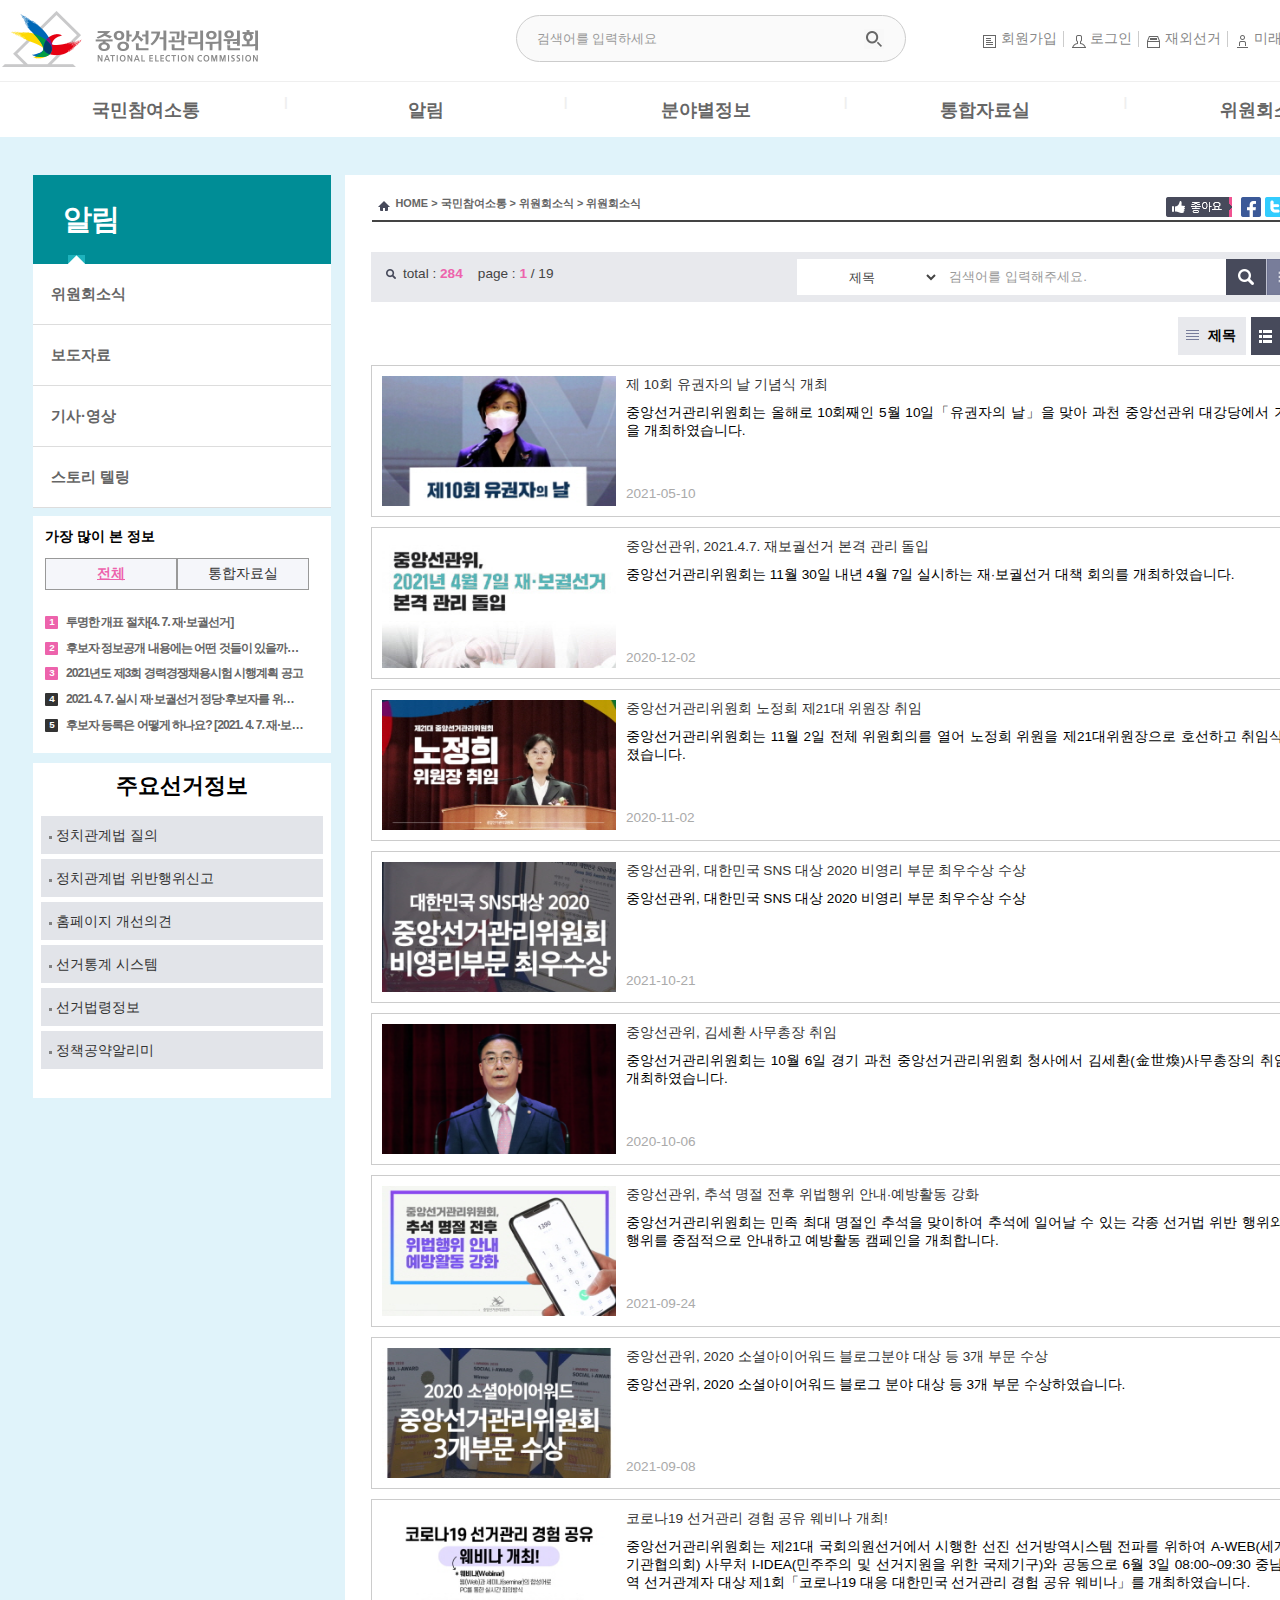
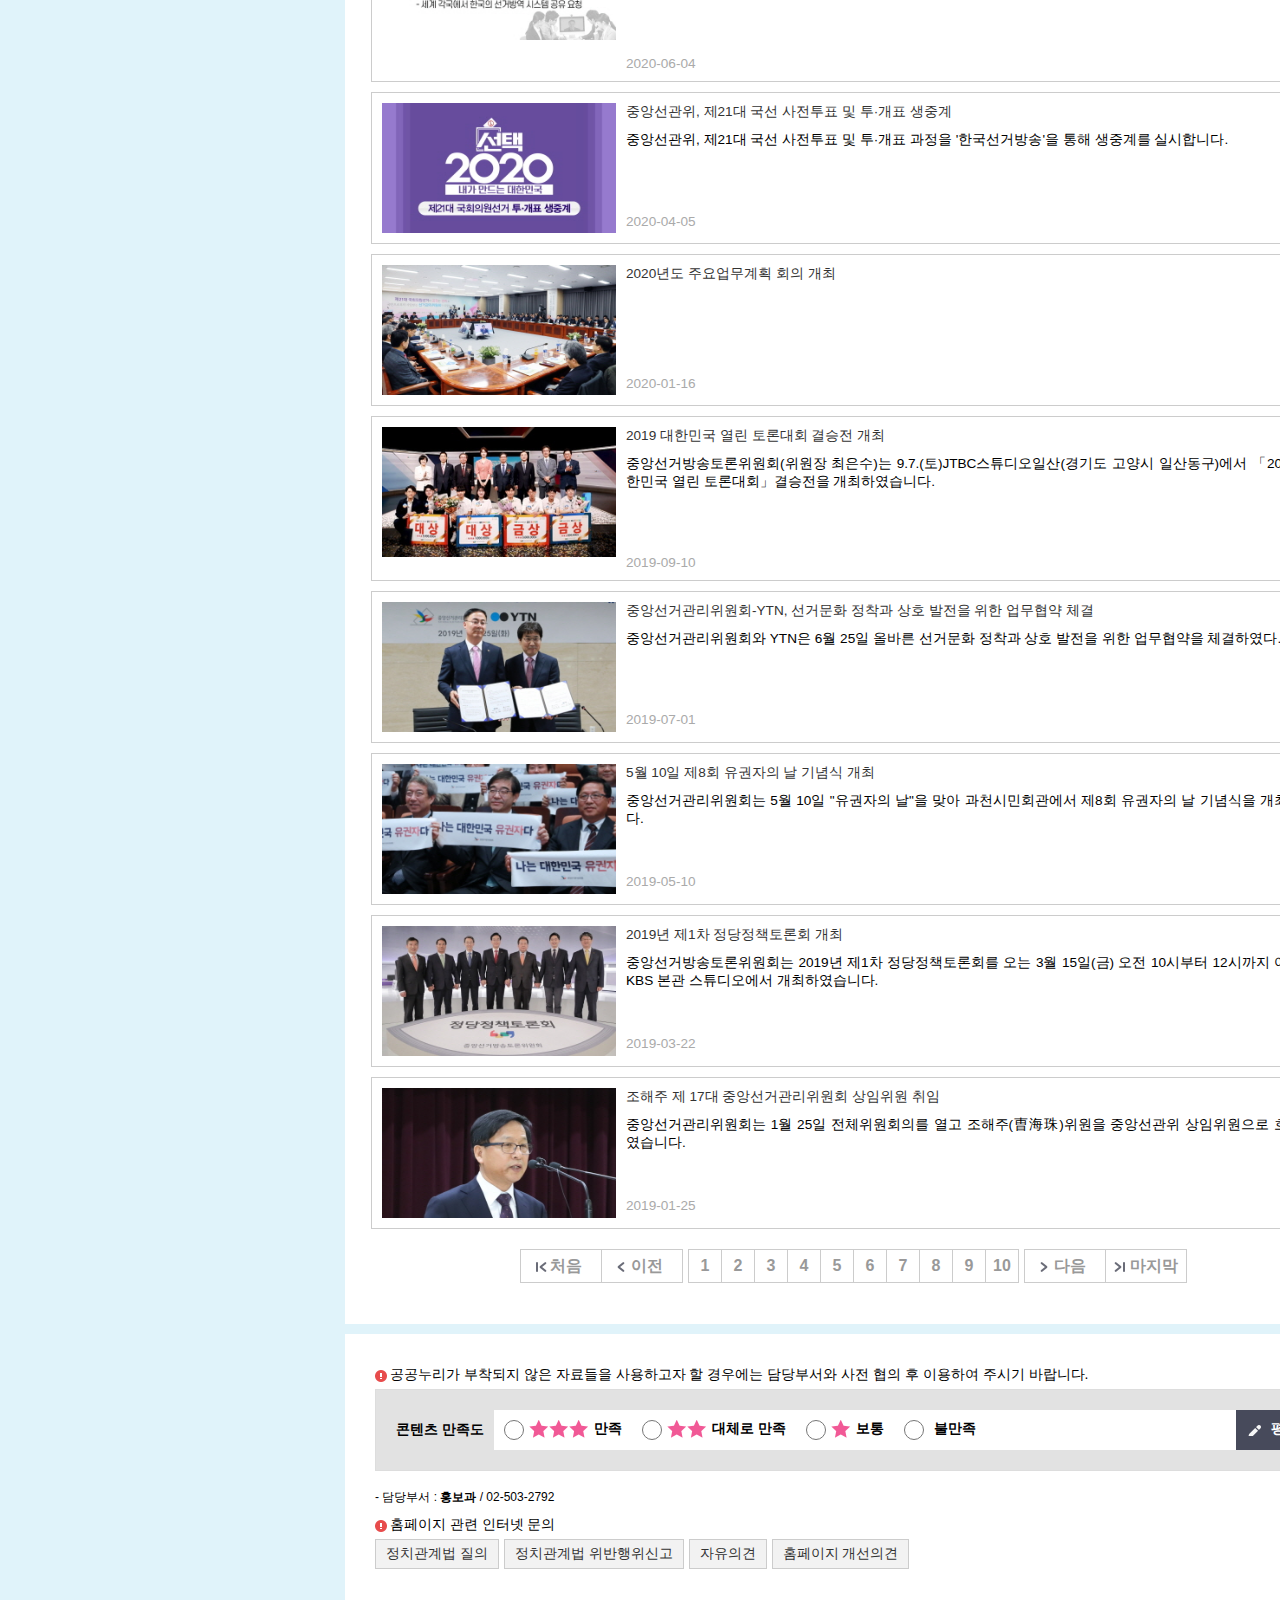
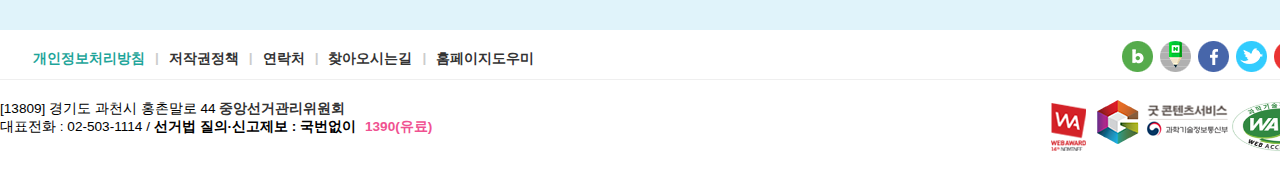
==== commit be62aae9: "message edit finish" ====
--- a/sub2/sub2.html
+++ b/sub2/sub2.html
@@ -16,15 +16,19 @@
 	<script src="jquery-1.7.1.min.js"></script>
 	<script src="../js/jquery-1.9.1.min.js"></script>
 	<script src="../js/guideText.js"></script>
+	<script src="../js/prefixfree.min.js"></script>
+	<script src="../js/html5div.js"></script>
+	<script src="../js/html5shiv.js"></script>
     <script src="../js/script.js"></script>
+    <script src="js/sub2.js"></script>
 	<!--[if lte ie 8]>
 		<link href="css/non-ie9.css"/ rel="stylesheet">
 	 <![endif] -->
 </head>
 <body>
 	<div id="header">
-		<div class="headerWrap">
-			<a href="../index.html"><div class="logo"></div></a>
+		<div class="headerwrap">
+			<a href="../index.php"><div class="logo"></div></a>
 			<div class="search_box">
 				<input type="text" id="search_bar" name="search_bar" class="guideText" value="검색어를 입력하세요"/>
 				<a href="#" class="btn_search_box">
@@ -43,17 +47,17 @@
 		</div>
 	</div>
 	<div id="nav">
-		<div class="oneInner">
-			<ul class="oneDepth">
+		<div class="one_inner">
+			<ul class="one_depth">
 				<li class="nav_1"><a href="../sub1/sub1.html" tabindex="1" class="tooltip" title="질의·신고제보는 여기에서">국민참여소통</a>
-					<div class="twoInner1">
+					<div class="two_inner1">
 						<div class="left_nav_icon1">
 							<div class="icon_1"><img src="../images/bg_gnb_icon1.png" alt=""/></div>
 							<span class="icon_1_span">국민참여소통</span>
 							</div>
-							<div class="twoDepth cf">
-								<dl>
-									<div class="line_B">
+							<div class="two_depth cf">
+								<dl>
+									<div class="line_b">
 										<dt><a href="../sub6/sub6.html">질의·신고</a></dt>
 										<dd><a href="../sub1/sub1.html">정치관계법질의</a></dd>
 										<dd><a href="../sub2/sub2.html">정치관계법 위반행위신고</a></dd>
@@ -66,7 +70,7 @@
 									</div>
 								</dl>	
 								<dl>
-									<div class="line_B">
+									<div class="line_b">
 										<dt><a href="../sub5/sub5.html">정보공개청구</a></dt>
 										<dd><a href="../sub2/sub2.html">정보공개제도</a></dd>
 										<dd><a href="../sub4/sub4.html">정보목록</a></dd>
@@ -76,20 +80,20 @@
 									</div>
 								</dl>
 								<dl>
-									<div class="line_B">
+									<div class="line_b">
 										<dt><a href="../sub4/sub4.html">세입·세출 현황</a></dt>
 										<dd><a href="../sub1/sub41.html">세입·세출사업별 설명자료 보기</a></dd>
 										<dd><a href="../sub3/sub3.html">세입·세출 현황 보기</a></dd>
 									</div>
 								</dl>
 								<dl>
-									<div class="line_B">
+									<div class="line_b">
 										<dt><a href="../sub6/sub6.html">공직자윤리위원회</a></dt>
 										<dd><a href="../sub4/sub4.html">취업이력 공시</a></dd>
 									</div>
 								</dl>	
 								<dl>
-									<div class="line_B">
+									<div class="line_b">
 										<dt><a href="../sub3/sub3.html">민주시민교육</a></dt>
 										<dd><a href="../sub6/sub6.html">연수계획</a></dd>
 										<dd><a href="../sub4/sub4.html">월별연수일정</a></dd>
@@ -99,7 +103,7 @@
 									</div>
 								</dl>
 								<dl>
-									<div class="line_B">
+									<div class="line_b">
 										<dt><a href="../sub6/sub6.html">개인정보보유현황</a></dt>
 										<dd><a href="../sub3/sub3.html">개인정보보유현황</a></dd>
 									</div>
@@ -110,14 +114,14 @@
 					<li class="bar">|</li>
 					<!-- <li class="bar">|</li> -->
 					<li class="nav_2"><a href="../sub2/sub2.html" tabindex="2" class="tooltip" title="위원회의 소식과 정보를 한곳에">알림</a>
-						<div class="twoInner2">
+						<div class="two_inner2">
 							<div class="left_nav_icon2">
 								<div class="icon_2"></div>
 								<span class="icon_2_span">알림</span>
 							</div>
-							<div class="twoDepth cf">
-								<dl>
-									<div class="line_B">
+							<div class="two_depth cf">
+								<dl>
+									<div class="line_b">
 										<dt><a href="../sub2/sub2.html">위원회소식</a></dt>
 										<dd><a href="../sub2/sub2.html">위원회소식</a></dd>
 										<dd><a href="../sub4/sub4.html">공지</a></dd>
@@ -126,7 +130,7 @@
 									</div>
 								</dl>	
 								<dl>
-									<div class="line_B">
+									<div class="line_b">
 										<dt><a href="../sub4/sub4.html">보도자료</a></dt>
 										<dd><a href="../sub6/sub6.html">보도자료</a></dd>
 										<dd><a href="../sub3/sub3.html">해명·안내자료</a></dd>
@@ -135,14 +139,14 @@
 									</div>
 								</dl>
 								<dl>
-									<div class="line_B">
+									<div class="line_b">
 										<dt><a href="../sub3/sub3.html">기사·영상</a></dt>
 										<dd><a href="../sub2/sub2.html">언론기사</a></dd>
 										<dd><a href="../sub5/sub5.html">언론 영상</a></dd>
 									</div>
 								</dl>
 								<dl>
-									<div class="line_B">
+									<div class="line_b">
 										<dt><a href="../sub4/sub4.html">스토리 텔링</a></dt>
 										<dd><a href="../sub2/sub2.html">스토리 텔링</a></dd>
 										<dd><a href="../sub1/sub1.html">요모조모</a></dd>
@@ -153,14 +157,14 @@
 					</li>
 					<li class="bar">|</li>
 					<li class="nav_3"><a href="../sub3/sub3.html" tabindex="3" class="tooltip" title="각종 선거정보를 한눈에">분야별정보</a>
-						<div class="twoInner3">
+						<div class="two_inner3">
 							<div class="left_nav_icon3">
 								<div class="icon_3"></div>
 								<span class="icon_3_span">분야별정보</span>
 							</div>
-							<div class="twoDepth cf">
-								<dl>
-									<div class="line_B">
+							<div class="two_depth cf">
+								<dl>
+									<div class="line_b">
 										<dt><a href="../sub2/sub2.html">선거정보</a></dt>
 										<dd><a href="../sub2/sub2.html">선거통계</a></dd>
 										<dd><a href="../sub4/sub4.html">역대선거통계</a></dd>
@@ -175,7 +179,7 @@
 									</div>
 								</dl>	
 								<dl>
-									<div class="line_B">
+									<div class="line_b">
 										<dt><a href="../sub4/sub4.html">재외선거</a></dt>
 										<dd><a href="../sub6/sub46.html">공지</a></dd>
 										<dd><a href="../sub3/sub3.html">보도자료</a></dd>
@@ -185,7 +189,7 @@
 									</div>
 								</dl>
 								<dl>
-									<div class="line_B">
+									<div class="line_b">
 										<dt><a href="../sub3/sub3.html">선거법령정보</a></dt>
 										<dd><a href="../sub2/sub2.html">법령검색</a></dd>
 										<dd><a href="../sub5/sub5.html">질의검색</a></dd>
@@ -193,7 +197,7 @@
 									</div>
 								</dl>
 								<dl>
-									<div class="line_B">
+									<div class="line_b">
 										<dt><a href="../sub4/sub4.html">정책·공약알리미</a></dt>
 										<dd><a href="../sub2/sub2.html">희망공약 제안</a></dd>
 										<dd><a href="../sub1/sub1.html">정책·공약 보기</a></dd>
@@ -201,7 +205,7 @@
 									</div>
 								</dl>
 								<dl>
-									<div class="line_B">
+									<div class="line_b">
 										<dt><a href="../sub5/sub5.html">정당·정치자금</a></dt>
 										<dd><a href="../sub6/sub6.html">정당정보</a></dd>
 										<dd><a href="../sub4/sub4.html">강령·당헌</a></dd>
@@ -213,7 +217,7 @@
 									</div>
 								</dl>
 								<dl>
-									<div class="line_B">
+									<div class="line_b">
 										<dt><a href="../sub6/sub6.html">미래유권자</a></dt>
 										<dd><a href="../sub1/sub1.html">선거관리위원회는?</a></dd>
 										<dd><a href="../sub2/sub2.html">선거아카데미</a></dd>
@@ -223,7 +227,7 @@
 									</div>
 								</dl>
 								<dl>
-									<div class="line_B">
+									<div class="line_b">
 										<dt><a href="../sub4/sub4.html">기타정보</a></dt>
 										<dd><a href="../sub1/sub1.html">선거방송토론</a></dd>
 										<dd><a href="../sub2/sub2.html">선거여론조사</a></dd>
@@ -238,14 +242,14 @@
 					</li>
 					<li class="bar">|</li>
 					<li class="nav_4"><a href="../sub4/sub4.html" tabindex="4" class="tooltip" title="각종 서식과 자료들을 한눈에">통합자료실</a>
-						<div class="twoInner4">
+						<div class="two_inner4">
 							<div class="left_nav_icon4">
 								<div class="icon_4"></div>
 								<span class="icon_4_span">통합자료실</span>
 							</div>
-							<div class="twoDepth cf">
-							<dl>
-								<div class="line_B">
+							<div class="two_depth cf">
+							<dl>
+								<div class="line_b">
 									<dt><a href="../sub3/sub3.html">선거자료</a></dt>
 									<dd><a href="../sub3/sub3.html">선거·정당·정치자금</a></dd>
 									<dd><a href="../sub1/sub1.html">정치관계법 개정의견</a></dd>
@@ -258,7 +262,7 @@
 								</div>
 							</dl>	
 							<dl>
-								<div class="line_B">
+								<div class="line_b">
 									<dt><a href="../sub2/sub2.html">홍보자료</a></dt>
 									<dd><a href="../sub1/sub1.html">영상</a></dd>
 									<dd><a href="../sub3/sub3.html">이미지</a></dd>
@@ -267,7 +271,7 @@
 								</div>
 							</dl>	
 							<dl>
-								<div class="line_B">
+								<div class="line_b">
 									<dt><a href="../sub3/sub3.html">재외선거홍보자료</a></dt>
 									<dd><a href="../sub2/sub2.html">영상</a></dd>
 									<dd><a href="../sub4/sub4.html">이미지</a></dd>
@@ -275,7 +279,7 @@
 								</div>
 							</dl>
 							<dl>
-								<div class="line_B">
+								<div class="line_b">
 									<dt><a href="../sub4/sub4.html">민주시민교육자요</a></dt>
 									<dd><a href="../sub1/sub1.html">기본콘텐츠</a></dd>
 									<dd><a href="../sub2/sub2.html">맞춤형콘텐츠</a></dd>
@@ -284,7 +288,7 @@
 								</div>
 							</dl>
 							<dl>
-								<div class="line_B">
+								<div class="line_b">
 									<dt><a href="../sub5/sub5.html">선거정보도서관</a></dt>
 									<dd><a href="../sub2/sub2.html">소장자료</a></dd>
 									<dd><a href="../sub1/sub1.html">전자정보자료</a></dd>
@@ -300,14 +304,14 @@
 				</li>
 				<li class="bar">|</li>
 				<li class="nav_5"><a href="../sub5/sub5.html" tabindex="5" class="tooltip" title="우리 위원회는 어떤 곳인가요?">위원회소개</a>
-					<div class="twoInner5">
+					<div class="two_inner5">
 						<div class="left_nav_icon5">
 							<div class="icon_5"></div>
 							<span class="icon_5_span">위원회소개</span>
 						</div>
-						<div class="twoDepth cf">
-							<dl>
-								<div class="line_B">
+						<div class="two_depth cf">
+							<dl>
+								<div class="line_b">
 									<dt><a href="../sub4/sub4.html">개요</a></dt>
 									<dd><a href="../sub4/sub4.html">위원장 인사말</a></dd>
 									<dd><a href="../sub3/sub3.html">지위 및 연혁</a></dd>
@@ -317,7 +321,7 @@
 								</div>
 							</dl>	
 							<dl>	
-								<div class="line_B">
+								<div class="line_b">
 									<dt><a href="../sub1/sub1.html">위원장, 상임위원 및 위원</a></dt>
 									<dd><a href="../sub6/sub6.html">위원장소개</a></dd>
 									<dd><a href="../sub3/sub3.html">상임위원소개</a></dd>	
@@ -325,7 +329,7 @@
 								</div>
 							</dl>	
 							<dl>
-								<div class="line_B">
+								<div class="line_b">
 									<dt><a href="../sub3/sub3.html">조직안내</a></dt>
 									<dd><a href="../sub1/sub1.html">조직구성</a></dd>
 									<dd><a href="../sub2/sub2.html">중앙</a></dd>
@@ -337,7 +341,7 @@
 								</div>
 							</dl>
 							<dl>
-								<div class="line_B">
+								<div class="line_b">
 									<dt><a href="../sub4/sub4.html">위원회상징 및 홍보대사</a></dt>
 									<dd><a href="../sub2/sub2.html">CI</a></dd>
 									<dd><a href="../sub1/sub1.html">캐릭터</a></dd>
@@ -345,14 +349,14 @@
 								</div>
 							</dl>
 							<dl>
-								<div class="line_B">
+								<div class="line_b">
 									<dt><a href="../sub5/sub5.html">찾아오시는길</a></dt>
 									<dd><a href="../sub1/sub1.html">과천청사</a></dd>
 									<dd><a href="../sub2/sub2.html">관악청사</a></dd>
 								</div>
 							</dl>
 							<dl>
-								<div class="line_B">
+								<div class="line_b">
 									<dt><a href="../sub6/sub6.html">방문안내</a></dt>
 									<dd><a href="../sub4/sub4.html">방문정보</a></dd>
 									<dd><a href="../sub1/sub1.html">방문신청</a></dd>
@@ -369,39 +373,51 @@
 	<div id="bg_100">
 		<div id="wrapper">	
 			<div id="container">
-				<div class="asideWrap">
+				<div class="asidewrap">
 					<div class="aside1">
-						<h3>알림</h3>
-						<ul>
-							<li class="active"><a href="#">위원회소식</a>
-								<ul>
-									<li><a href="#" class="active">위원회소식</a></li>
-									<li><a href="#">공지</a></li>
-									<li><a href="#">공고</a></li>
-									<li><a href="#">채용</a></li>
-								</ul>
-							</li>
-							<li><a href="#">보도자료</a>
-								<ul>
-									<li><a href="#">보도자료</a></li>
-									<li><a href="#">해명·안내자료</a></li>
-									<li><a href="#">팩트체크</a></li>
-									<li><a href="#">e-선거정보</a></li>
-								</ul>
-							</li>
-							<li><a href="#">기사·영상</a>
-								<ul>
-									<li><a href="#">언론기사</a></li>
-									<li><a href="#">언론영상</a></li>
-								</ul>
-							</li>
-							<li><a href="#">스토리 텔링</a>
-								<ul>
-									<li><a href="#">스토리텔링</a></li>
-									<li><a href="#">요모조모</a></li>
-								</ul>
-							</li>
-						</ul>
+						<div class="aside1_subj">알림</div>
+						<div class="sidewrap">
+							<div class="sidemenu">
+								<span class="title">위원회소식</span>		
+									<div class="subsidemenu">
+										<ul class="sidecontent cf">		
+											<li><a href="sub2.html">위원회소식</a></li>	
+											<li><a href="#">공지</a></li>
+											<li><a href="#">공조</a></li>
+											<li><a href="#">채용</a></li>
+										</ul>
+									</div>
+							</div>
+							<div class="sidemenu">
+								<span class="title">보도자료</span>		
+									<div class="subsidemenu">
+										<ul class="sidecontent cf">		
+											<li><a href="#">보도자료</a></li>		
+											<li><a href="#">해명·안내자료</a></li>
+											<li><a href="#">팩트체크</a></li>
+											<li><a href="#">e-선거정보</a></li>
+										</ul>
+									</div>
+							</div>
+							<div class="sidemenu">
+								<span class="title">기사·영상</span>
+									<div class="subsidemenu">
+										<ul class="sidecontent cf">		
+											<li><a href="#">언론기사</a></li>		
+											<li><a href="#">언론영상</a></li>
+										</ul>
+									</div>
+							</div>
+							<div class="sidemenu">
+								<span class="title">스토리 텔링</span>		
+									<div class="subsidemenu">
+										<ul class="sidecontent cf">		
+											<li><a href="#">스토리텔링</a></li>		
+											<li><a href="#">요모조모</a></li>		
+										</ul>
+									</div>
+							</div>
+						</div>
 					</div>
 					<div class="aside2">
 						<h3>가장 많이 본 정보</h3>
--- a/sub2/css/common_style.css
+++ b/sub2/css/common_style.css
@@ -6,6 +6,8 @@
 img{border: 0;}
 .cf:after{content: ''; display: block; clear: both;}
 
+#wrapper{width: 1420px; margin: 0 auto;}
+
 @media screen and (max-width: 1795px){
 	
 	.icon_1,.icon_2,.icon_3,.icon_4,.icon_5,.icon_1_span,.icon_2_span,.icon_3_span,.icon_4_span,.icon_5_span{display:none;}
@@ -13,19 +15,19 @@
 @media screen and (min-width: 1980px){
 	
 	.icon_1,.icon_2,.icon_3,.icon_4,.icon_5,.icon_1_span,.icon_2_span,.icon_3_span,.icon_4_span,.icon_5_span{display:none;}
-}
+} 
 
 #wrapper{width: 1420px; margin: 0 auto;}
 
 #header{width: 100%; height: 81px;  /* background-color: rgba( 5, 5, 5, 0.5 ) */ border-bottom: 1px solid #efefef;}
-	.headerWrap{width: 1420px; height:56px;  padding-bottom: 25px; margin: 0 auto; }
+	.headerwrap{width: 1420px; height:56px;  padding-bottom: 25px; margin: 0 auto; }
 	.logo{float:left; width: 280px; height: 65px; margin: 10px 0 9px 0; background:url(../../images/logo.png) no-repeat;}
 	.search_box{float:left; position: relative; top: 15px; width: 380px; height: 47px; margin: 0 0 0 16.6%; }
 	.search_box input{border: 0; border: 1px solid #cccccc; border-radius: 35px; background: #fafafa; width: 390px; height: 47px; text-align: justify; padding-left: 20px; box-sizing: border-box;}
 	.search_box > .btn_search_box{position: absolute; right: 12px; top: 14px;}
 	.guide_color{color: #999999;}
 	.search_box input:focus {outline:none; background: #fafafa;}
-	.gnb{position: relative; float: right; width: 420.9px; height: 20px; top: 20px; text-decoration: none; box-sizing: border-box; padding: 10px 0px;}
+	.gnb{position: relative; float: right; width: 440.9px; height: 20px; top: 20px; text-decoration: none; box-sizing: border-box; padding: 10px 0px;}
 		.gnb > ul > li{position: relative; float:left; padding : 0 6px 0 22px; font-weight: 400; }
 		.gnb li.gnb_icon1{float:left; background: url(../../images/globalLink_bg.png) no-repeat left 1px;}
 		.gnb li a{float: left; display: block; text-decoration: none; color: #888888; padding-right: 5px;}
@@ -39,29 +41,29 @@
 		.gnb li.eng a span{display: block; float: left;width: 55px; height: 23px; border: 1px solid #cccccc; border-radius: 10px; color: #cccccc; font-size: 1em; text-align: center; }
 		
 		
-#nav{float: left; position:relative; width: 100%; height: 53px;  background: #ffffff; /* background-color: rgba( 200, 200, 200, 0.5 ); */}
-	.oneInner{background: #ffffff; height: 53px; position: relative; left: 0px; top: 0px; width: 100%}
-		.oneDepth{width: 1420px; background: #ffffff; height: 53px; margin : 0 auto; }
-		.oneDepth > li{padding : 0 20px;}
-		.oneDepth > li > a {display: block; float: left; padding: 10px 20px; color: #333333; width: 212px; height: 32px; text-align: center;}
-		.oneDepth>.bar{float:left; padding:10px 12px; color: #efefef;}
-		.oneDepth .nav_1:hover .twoInner1{display: block;}
-		.oneDepth .nav_2:hover .twoInner2{display: block;}
-		.oneDepth .nav_3:hover .twoInner3{display: block;}
-		.oneDepth .nav_4:hover .twoInner4{display: block;}
-		.oneDepth .nav_5:hover .twoInner5{display: block;}
-		.oneDepth li:hover >a{border-top:2px solid #20865e; height: 51px}
-		.oneDepth > li:hover .twoDepth{border-top:1px solid #bbdfd1;}
-		.oneDepth li.nav_1:hover .left_nav_icon1{display:block;}
-		.oneDepth li.nav_2:hover .left_nav_icon2{display:block;}
-		.oneDepth li.nav_3:hover .left_nav_icon3{display:block;}
-		.oneDepth li.nav_4:hover .left_nav_icon4{display:block;}
-		.oneDepth li.nav_5:hover .left_nav_icon5{display:block;}
-	.twoInner1{width: 100%; height: auto;  background: url(../../images/bg_gnb1.gif) no-repeat center top; position: absolute; top: 53px; left: 0px; display: none; float:left;  /* box-sizing: border-box; */}
-	.twoInner2{width: 100%; height: auto;  background: url(../../images/bg_gnb1.gif) no-repeat center top; position: absolute; top: 53px; left: 0px; display: none; float:left;  /* box-sizing: border-box; */}
-	.twoInner3{width: 100%; height: auto;  background: url(../../images/bg_gnb1.gif) no-repeat center top; position: absolute; top: 53px; left: 0px; display: none; float:left;  /* box-sizing: border-box; */}
-	.twoInner4{width: 100%; height: auto;  background: url(../../images/bg_gnb1.gif) no-repeat center top; position: absolute; top: 53px; left: 0px; display: none; float:left;  /* box-sizing: border-box; */}
-	.twoInner5{width: 100%; height: auto;  background: url(../../images/bg_gnb1.gif) no-repeat center top; position: absolute; top: 53px; left: 0px; display: none; float:left;  /* box-sizing: border-box; */}
+#nav{float: left; position:relative; width: 100%; height: 53px;  background: #ffffff; /* background-color: rgba( 200, 200, 200, 0.5 ); */ z-index: 99999;}
+	.one_inner{background: #ffffff; height: 53px; position: relative; left: 0px; top: 0px; width: 100%}
+		.one_depth{width: 1420px; background: #ffffff; height: 53px; margin : 0 auto; }
+		.one_depth > li{padding : 0 20px;}
+		.one_depth > li > a {display: block; float: left; padding: 10px 20px; color: #333333; width: 212px; height: 32px; text-align: center; font-size:  18px; line-height:  32px; color:  #666666;}
+		.one_depth>.bar{float:left; padding:10px 12px; color: #efefef;}
+		.one_depth .nav_1:hover .two_inner1{display: block;}
+		.one_depth .nav_2:hover .two_inner2{display: block;}
+		.one_depth .nav_3:hover .two_inner3{display: block;}
+		.one_depth .nav_4:hover .two_inner4{display: block;}
+		.one_depth .nav_5:hover .two_inner5{display: block;}
+		.one_depth li:hover >a{border-top:2px solid #20865e; height: 30px; line-height: 28px;}
+		.one_depth > li:hover .two_depth{border-top:1px solid #bbdfd1;}
+		.one_depth li.nav_1:hover .left_nav_icon1{display:block;}
+		.one_depth li.nav_2:hover .left_nav_icon2{display:block;}
+		.one_depth li.nav_3:hover .left_nav_icon3{display:block;}
+		.one_depth li.nav_4:hover .left_nav_icon4{display:block;}
+		.one_depth li.nav_5:hover .left_nav_icon5{display:block;}
+	.two_inner1{width: 100%; height: auto;  background: url(../../images/bg_gnb1.gif) no-repeat center top; position: absolute; top: 53px; left: 0px; display: none; float:left;  /* box-sizing: border-box; */}
+	.two_inner2{width: 100%; height: auto;  background: url(../../images/bg_gnb1.gif) no-repeat center top; position: absolute; top: 53px; left: 0px; display: none; float:left;  /* box-sizing: border-box; */}
+	.two_inner3{width: 100%; height: auto;  background: url(../../images/bg_gnb1.gif) no-repeat center top; position: absolute; top: 53px; left: 0px; display: none; float:left;  /* box-sizing: border-box; */}
+	.two_inner4{width: 100%; height: auto;  background: url(../../images/bg_gnb1.gif) no-repeat center top; position: absolute; top: 53px; left: 0px; display: none; float:left;  /* box-sizing: border-box; */}
+	.two_inner5{width: 100%; height: auto;  background: url(../../images/bg_gnb1.gif) no-repeat center top; position: absolute; top: 53px; left: 0px; display: none; float:left;  /* box-sizing: border-box; */}
 		.left_nav_icon1{position: absolute; width: 130px; height: 130px; float:left; left: 70px; top: 50px; display: none;}
 		.left_nav_icon2{position: absolute; width: 130px; height: 130px; float:left; left: 70px; top: 50px; display: none;}
 		.left_nav_icon3{position: absolute; width: 130px; height: 130px; float:left; left: 70px; top: 50px; display: none;}
@@ -79,13 +81,12 @@
 		.icon_5_span{font-size: 1.3em; color: #ffffff; text-align: justify;}
 		
 		
-		.twoDepth{width: 1420px; margin: 0 auto; background: white;}
-		.twoDepth{display: block;}
-		.twoDepth dl > .line_B > dt>a{display:block; background: #20865e; color: #ffffff; width: 197px; height: 20px; padding: 20px 5px; border-bottom : 2px solid #cccccc; text-align: center; font-weight: bold; font-size: 1em; float:left; clear:both;}
-		.twoDepth dl > .line_B > dd > a{display:block; color: #666666; background : url(../../images/bu1.gif) no-repeat left top 56%; height: 31px; padding: 10px 10px; margin-left: 5px; font-weight: normal; font-size: 1em; float:left; overflow:hidden; letter-spacing: -1px; line-height: 36px;}
-		.twoDepth dd>a:hover{font-weight: bold;}
+		.two_depth{width: 1420px; margin: 0 auto; background: white;}
+		.two_depth{display: block;}
+		.two_depth dl > .line_b > dt>a{display:block; background: #20865e; color: #ffffff; width: 197px; height: 20px; padding: 20px 5px; border-bottom : 2px solid #cccccc; text-align: center; font-weight: bold; font-size: 1em; float:left; clear:both;}
+		.two_depth dl > .line_b > dd > a{display:block; color: #666666; background : url(../../images/bu1.gif) no-repeat left top 56%; height: 31px; padding: 10px 10px; margin-left: 5px; font-weight: normal; font-size: 1em; float:left; overflow:hidden; letter-spacing: -1px; line-height: 36px;}
+		.two_depth dd>a:hover{font-weight: bold;}
 		
-		.line_B{width: 1420px; height: 60px; border-bottom : 2px solid #cccccc;}
-		#pop_nav{float:right; position: relative; width: 47px; height: 47px; margin-top: 3px; background-color: rgba( 25, 25, 25, 0.5 );}
+		.line_b{width: 1420px; height: 60px; border-bottom : 2px solid #cccccc;}
 		
-		.balloon{background: #ffffff; color: #333333; padding: 10px; position: absolute; display: none; border: 2px solid #059fa9; border-radius: 10px; z-index: 99999;}+	#pop_nav{float:right; position: relative; width: 47px; height: 47px; margin-top: 3px; background-color: rgba( 25, 25, 25, 0.5 );}--- a/sub2/css/sub2.css
+++ b/sub2/css/sub2.css
@@ -4,19 +4,20 @@
 /* body{background:url(../images/nec_Notice.png) no-repeat center top; height: 5000px;} */
 #bg_100{width: 100%; height: 3144px;  background: #e0f3fa; margin-top:4px;}
 #container{float: left; width: 1420px; height: 3093px; text-align: justify;}
-	.asideWrap{display:block; float: left; width: 298px; height: 1228px; margin : 38px 10px 0px 33px;}
+	.asidewrap{display:block; float: left; width: 298px; height: 1228px; margin : 38px 10px 0px 33px;}
 	
-		.aside1{display:block; float:left; width: 298px; height: 635px;  background: #ffffff; margin-bottom:10px;}
-		.aside1 h3{padding: 25px 30px; background: #008d96 url(../../images/bg_lnbTit.png) no-repeat 35px bottom; font-size: 2.1em; color: #ffffff; font-weight: bold; letter-spacing: -1px;}
-		.aside1 ul{padding: 8%;}
-		.aside1>ul>li{background: url(../../images/bu_lnb1_off.gif) no-repeat left 8px;padding-left: 7px; border-bottom: 1px solid #cccccc; margin-top: 9px; font-weight: normal;}
-		.aside1>ul>li.active{background: url(../../images/bu_lnb1_on.png) no-repeat left 5px; padding-left: 15px; font-weight: bold;}
-		.aside1>ul>li>a:hover{text-decoration: underline;}
-		.aside1>ul>li>ul{padding: 8px 0 0 0;}
-		.aside1>ul>li>ul>li{background: url(../../images/bu_lnb2.gif) no-repeat left 14px; line-height: 2.1; padding-left: 10px;}
-		.aside1>ul>li>ul>li>a.active{color:#ed63ac; font-weight: bold;}
-		.aside1>ul>li>ul>li>a{color: #777777; font-weight: normal;}
-		.aside1>ul>li>ul>li>a:hover{text-decoration: underline;}
+		.aside1{display:block; float:left; width: 298px; height: auto;  background: #ffffff; margin-bottom:8px; overflow: hidden; position: relative;}
+		.aside1 .aside1_subj{padding: 25px 30px; background: #008d96 url(../../images/bg_lnbTit.png) no-repeat 35px bottom; font-size: 2.1em; color: #ffffff; font-weight: bold; letter-spacing: -1px;}
+		.aside1 .sidewrap{width: 100%; height: auto;}
+		.aside1 .sidewrap .sidemenu{width: 100%; height: auto;}
+		.aside1 .sidewrap .sidemenu .title{width: 280px; height: 60px; display: block; font-size: 1.1em; line-height: 60px; padding-left: 18px; color: #666666; border-bottom: 1px solid #dddddd;}
+		.aside1 .sidewrap .sidemenu .subsidemenu{display: none; overflow: hidden; height: auto; transition: all 1s;}
+		.aside1 .sidewrap .sidemenu.on span{color: #ffffff; background: #537c8e;}
+		.aside1 .sidewrap .sidemenu.on .subsidemenu{display: block;}
+		.aside1 .sidewrap .sidemenu .subsidemenu .sidecontent{padding: 10px 20px; box-sizing: border-box; padding: 10px 20px; width: 100%; height: 100%; background: #fcfcfc; overflow: hidden; transition: all 0.6s; border-top: 1px solid #dddddd;}
+		.aside1 .sidewrap .sidemenu .subsidemenu .sidecontent li{line-height: 25px; font-size: 1em;}
+		.aside1 .sidewrap .sidemenu .subsidemenu .sidecontent li.on a{color: #071739; font-weight: bold;}
+		.aside1 .sidewrap .sidemenu .subsidemenu .sidecontent li a{color: #666666;}
 		
 		.aside2{display: block; background: #ffffff; float:left; width: 274px; height: 213px; margin-bottom:10px; padding: 12px;}
 		.aside2 h3{text-align: left; font-size: 14px; margin-bottom: 12px;}
